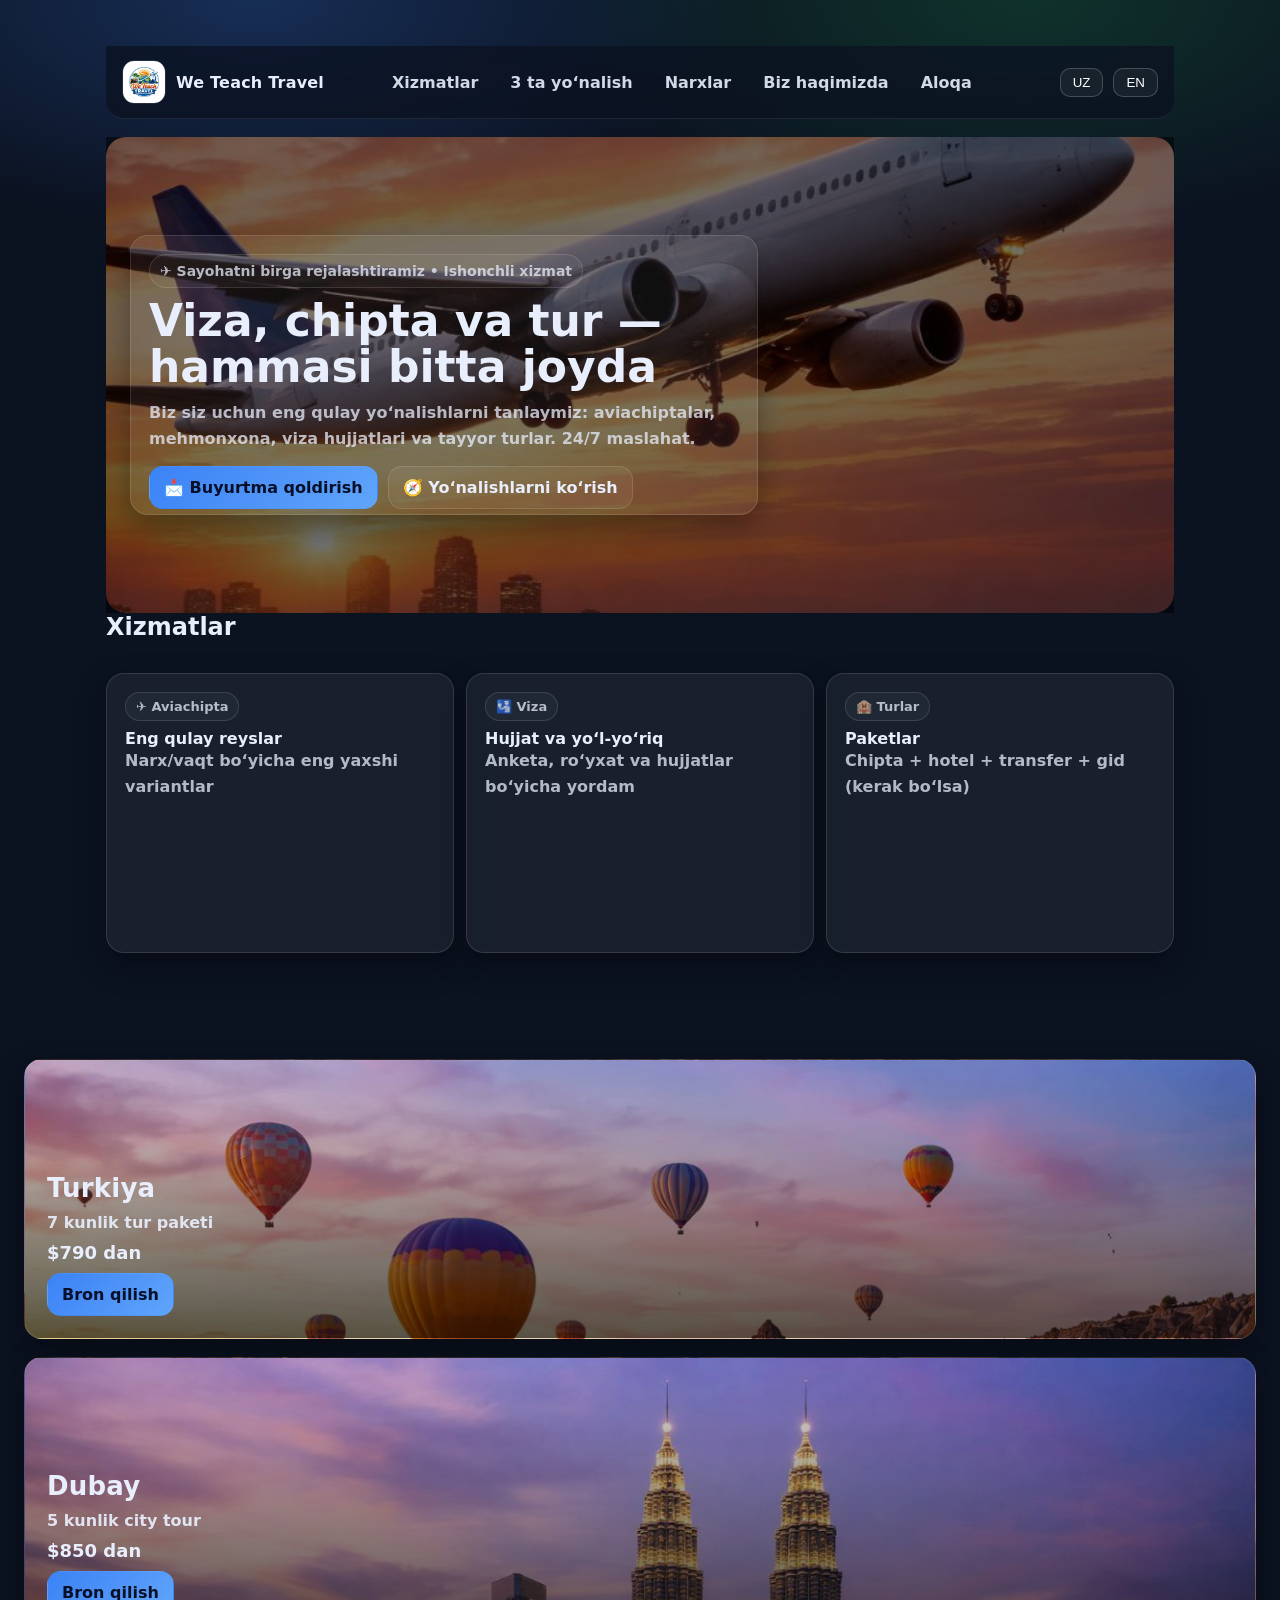
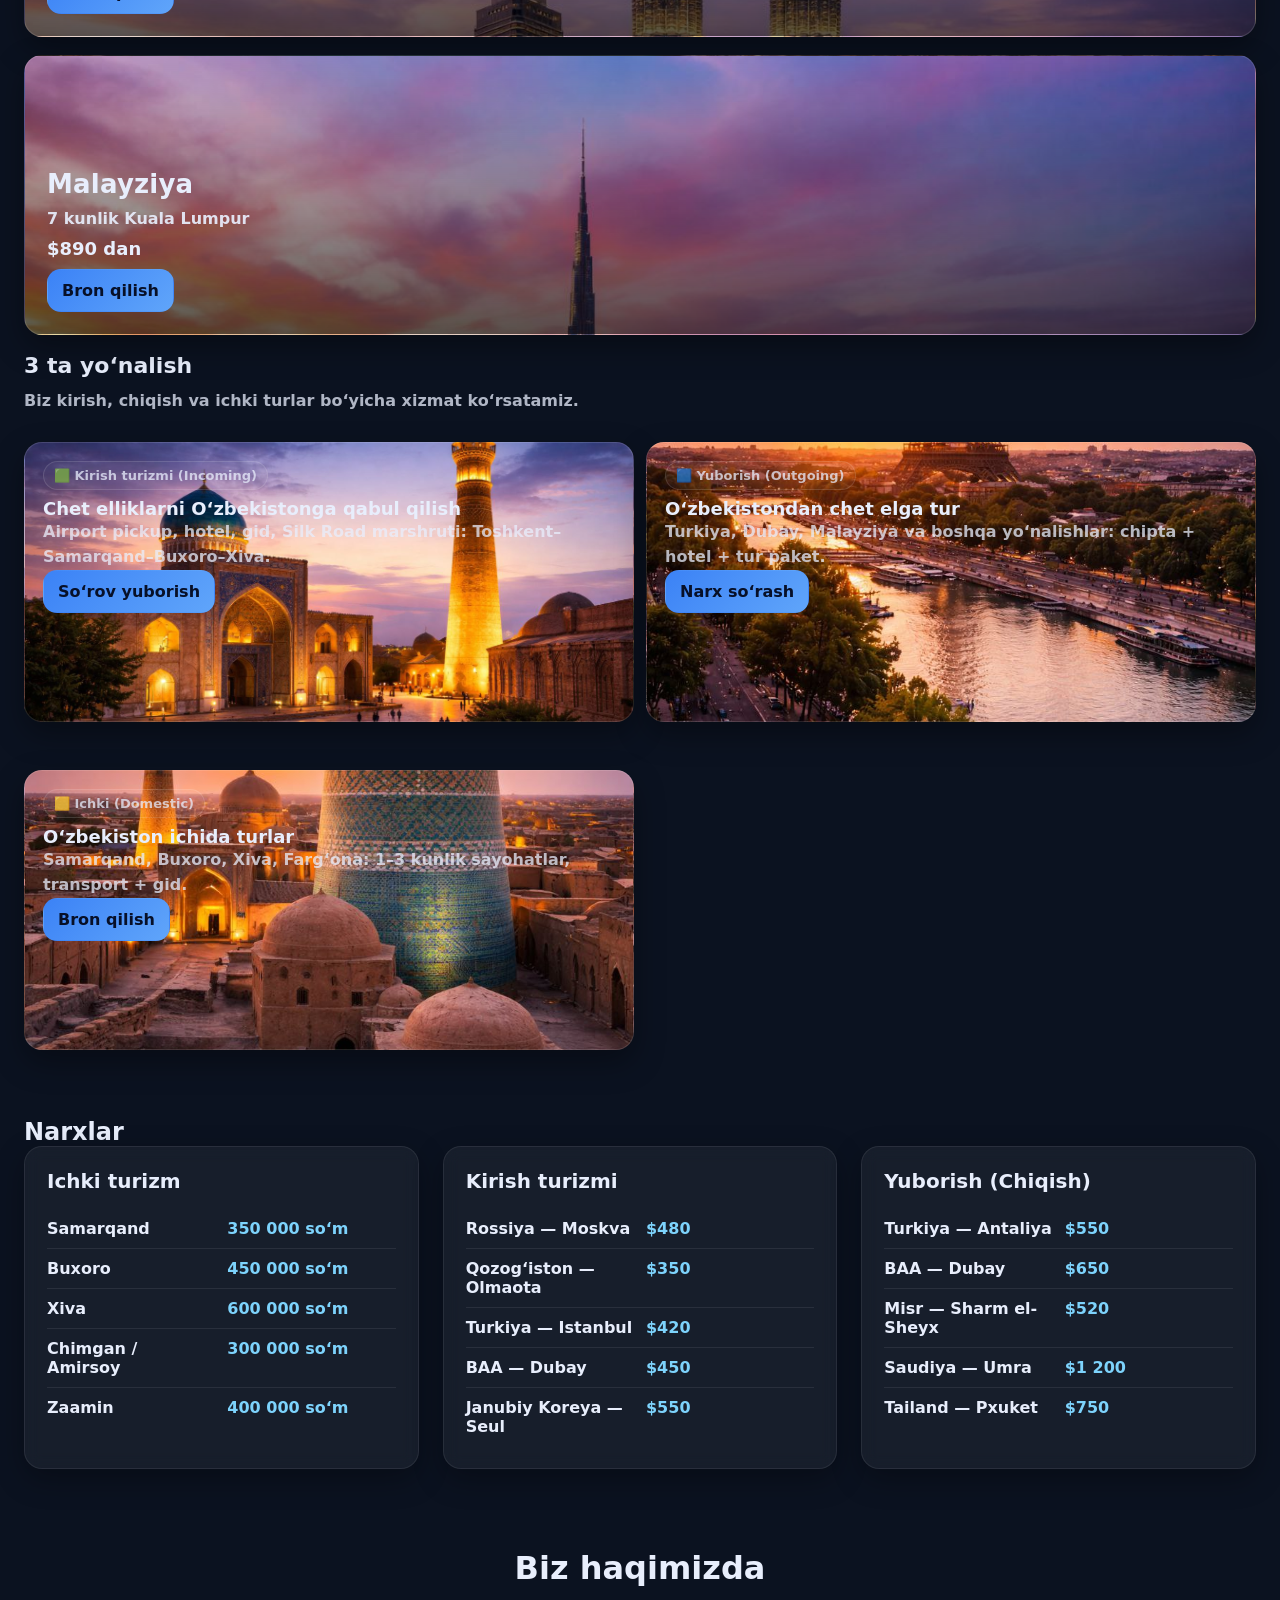
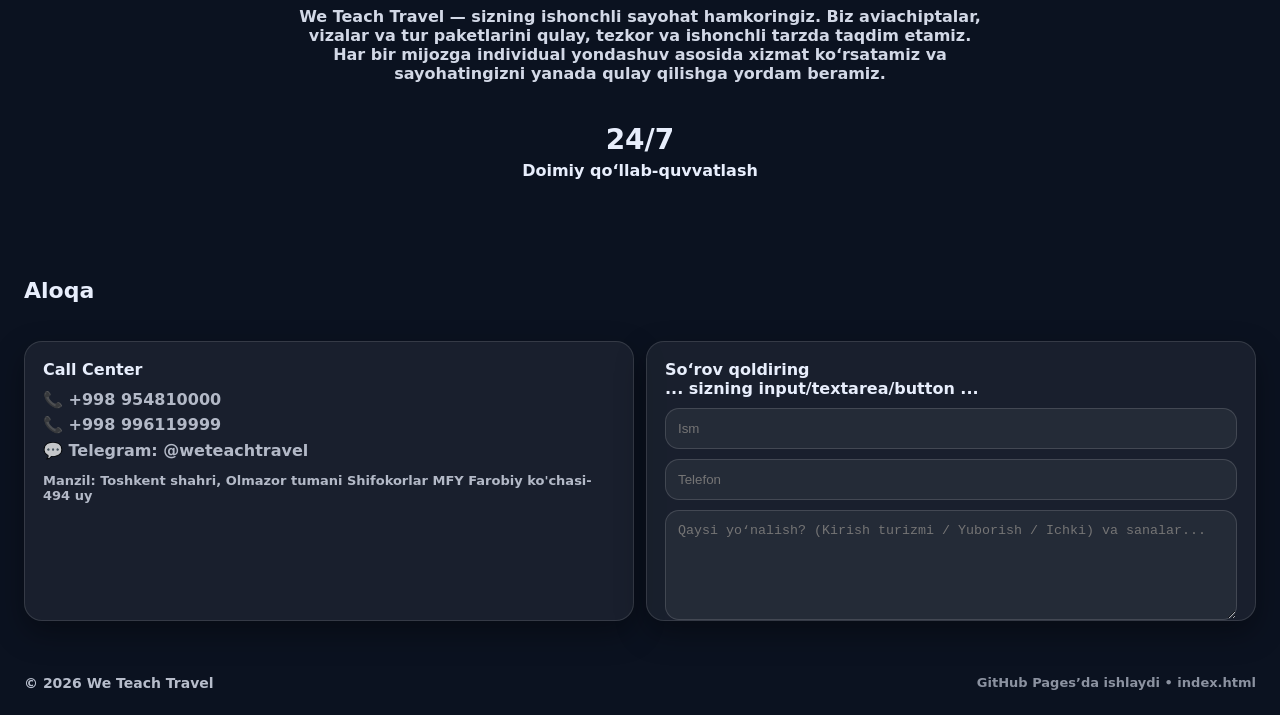
==== index.html @ 8a4faabb "Update index.html" ====
<!doctype html>
<html lang="uz">
<head><link rel="stylesheet" href="style.css">
  <meta charset="utf-8" />
  <meta name="viewport" content="width=device-width, initial-scale=1" />
  <title>We Teach Travel</title>
  <meta name="description" content="Sayohatni oson va ishonchli rejalashtiring: kirish, chiqish va ichki turlar." />

  <style>
    :root{
      --bg:#0b1220;
      --card:rgba(255,255,255,.06);
      --stroke:rgba(255,255,255,.12);
      --text:#e8eefc;
      --muted:rgba(232,238,252,.75);
      --acc:#3b82f6;
      --acc2:#22c55e;
      --radius:18px;
    }
    *{box-sizing:border-box}
    body{
      margin:0;
      background:
        radial-gradient(900px 420px at 20% 0%, rgba(59,130,246,.25), transparent 55%),
        radial-gradient(900px 420px at 80% 0%, rgba(34,197,94,.18), transparent 55%),
        var(--bg);
      color:var(--text);
      font-family:system-ui,-apple-system,Segoe UI,Roboto,Arial,sans-serif;
    }
    a{color:inherit;text-decoration:none}
    .wrap{max-width:1100px;margin:0 auto;padding:22px 16px 70px}
    header{
      position:sticky;top:0;z-index:50;
      display:flex;align-items:center;justify-content:space-between;gap:12px;
      background:rgba(11,18,32,.75);
      backdrop-filter: blur(10px);
      border-bottom:1px solid rgba(255,255,255,.08);
      padding:14px 16px;
      border-radius:0 0 var(--radius) var(--radius);
    }
    .brand{display:flex;align-items:center;gap:10px;font-weight:800;letter-spacing:.2px}
    /* LOGO (rasm) */
    .logo{
      width:44px;
      height:44px;
      border-radius:12px;
      object-fit:cover;
      background:transparent;
      display:block;
      flex:0 0 auto;
      border:1px solid rgba(255,255,255,.10);
    }
    nav{display:flex;gap:10px;flex-wrap:wrap}
    nav a{
      opacity:.9;
      padding:8px 10px;
      border-radius:12px;
      border:1px solid transparent;
    }
    nav a:hover{
      background:rgba(255,255,255,.06);
      border-color:rgba(255,255,255,.10);
      opacity:1;
    }

    .hero{display:grid;grid-template-columns:1.25fr .75fr;gap:16px;margin-top:18px}
    @media (max-width: 900px){ .hero{grid-template-columns:1fr} header{border-radius:0} }

    .card{
      background:var(--card);
      border:1px solid var(--stroke);
      border-radius:var(--radius);
      padding:18px;
    }
    .pill{
      display:inline-flex;align-items:center;gap:8px;
      padding:8px 10px;border-radius:999px;
      border:1px solid rgba(255,255,255,.12);
      background:rgba(255,255,255,.04);
      color:var(--muted);
      font-size:14px;
    }
    .title{font-size:44px;line-height:1.05;margin:10px 0}
    @media (max-width:520px){ .title{font-size:34px} }
    .muted{color:var(--muted);line-height:1.6}
    .cta{display:flex;gap:10px;flex-wrap:wrap;margin-top:14px}
    .btn{
      display:inline-flex;align-items:center;gap:8px;
      padding:11px 14px;border-radius:14px;
      font-weight:700;
      border:1px solid rgba(255,255,255,.12);
      background:rgba(255,255,255,.06);
      cursor:pointer;
    }
    .btn:hover{transform:translateY(-1px)}
    .btn.primary{
      background:linear-gradient(135deg,var(--acc),#60a5fa);
      border-color:transparent;
      color:#071028;
    }
    .grid3{display:grid;grid-template-columns:repeat(3,1fr);gap:12px;margin-top:14px}
    @media (max-width:900px){ .grid3{grid-template-columns:1fr} }
    .kpi{display:flex;gap:10px;flex-wrap:wrap;margin-top:10px}
    .kpi span{font-size:13px;color:var(--muted)}
    .sec{margin-top:18px}
    .sec h2{margin:0 0 10px;font-size:22px}
    .row{display:grid;grid-template-columns:1fr 1fr;gap:12px}
    @media (max-width:900px){ .row{grid-template-columns:1fr} }
    .tag{
      display:inline-flex;align-items:center;gap:8px;
      padding:6px 10px;border-radius:999px;
      border:1px solid rgba(255,255,255,.12);

background:rgba(255,255,255,.04);
      font-size:13px;color:var(--muted);
      margin-bottom:8px;
    }
    .small{font-size:13px;color:var(--muted)}
    .list{margin:10px 0 0;padding-left:18px;color:var(--muted);line-height:1.7}
    footer{
      margin-top:26px;opacity:.78;font-size:14px;
      display:flex;justify-content:space-between;flex-wrap:wrap;gap:10px
    }
    input,textarea{
      width:100%;padding:12px;border-radius:14px;
      border:1px solid rgba(255,255,255,.14);
      background:rgba(255,255,255,.05);
      color:var(--text);outline:none;
    }
    textarea{min-height:110px;resize:vertical}
    .form .btn{width:100%;justify-content:center}
  </style>
</head>

<body>
  <div class="wrap">

    <header>
      <div class="brand">
        <!-- ✅ LOGO: bu yerga repo’dagi rasm nomini yozing -->
        <img class="logo" src="photo_2026-02-28_19-37-15.jpg" alt="We Teach Travel logo">
        <div>We Teach Travel</div>
      </div>

      <nav>
<a href="#xizmatlar" data-i18n="services">Xizmatlar</a>
<a href="#yonalish" data-i18n="directions">3 ta yo‘nalish</a>
<a href="#narxlar" data-i18n="prices">Narxlar</a>
<a href="#bizhaqimizda" data-i18n="about">Biz haqimizda</a>
<a href="#aloqa" data-i18n="contact">Aloqa</a>
      </nav>
     <div class="lang-switch">
  <button id="lang-uz" type="button">UZ</button>
  <button id="lang-en" type="button">EN</button>
</div>
</header>

<section class="hero" id="home">
  <div class="card">

    <div class="pill" data-i18n="hero_pill">
      ✈️ Sayohatni birga rejalashtiramiz • Ishonchli xizmat
    </div>

    <h1 class="title" data-i18n="hero_title">
      Viza, chipta va tur — hammasi bitta joyda
    </h1>

    <p class="muted" data-i18n="hero_text">
      Biz siz uchun eng qulay yo‘nalishlarni tanlaymiz: aviachiptalar, mehmonxona, viza hujjatlari va tayyor turlar.
      24/7 maslahat.
    </p>

        <div class="cta">
  <a class="btn primary" href="#aloqa" data-i18n="btn_order">📩 Buyurtma qoldirish</a>
  <a class="btn" href="#yonalish" data-i18n="btn_view">🧭 Yo‘nalishlarni ko‘rish</a>
</div>

<div class="kpi">
  <span data-i18n="kpi_fast">✅ Tez javob</span>
  <span data-i18n="kpi_price">✅ Halol narx</span>
  <span data-i18n="kpi_support">✅ Kafolatli qo‘llab-quvvatlash</span>
</div>

      <div class="card">
        <h2 style="margin:0 0 10px" data-i18n="quick_info">Tezkor ma’lumot</h2>
        <div class="small" data-i18n="quick_services">🧾 Xizmatlar: Kirish / Chiqish / Ichki</div>
        <div class="small" style="margin-top:8px" data-i18n="quick_hours">📌 Ish vaqti: 09:00–21:00 (har kuni)</div>
        <div class="small" style="margin-top:8px" data-i18n="quick_call">📞 Call center: +998 95481 00 00</div>
        <div class="small" style="margin-top:8px" data-i18n="quick_tg">💬 Telegram: @weteachtravel</div>
      </div>
    </section>

   <h2 data-i18n="services_title">Xizmatlar</h2>
<div class="grid3">

  <div class="card service avia">
    <div class="tag" data-i18n="service_avia_tag">✈️ Aviachiptа</div>
    <div style="font-weight:800" data-i18n="service_avia_title">
      Eng qulay reyslar
    </div>
    <p class="muted" data-i18n="service_avia_desc">
      Narx/vaqt bo‘yicha eng yaxshi variantlar
    </p>
  </div>
  <div class="card service visa">
    <div class="tag" data-i18n="service_visa_tag">🛂 Viza</div>
    <div style="font-weight:800" data-i18n="service_visa_title">
      Hujjat va yo‘l-yo‘riq
    </div>
    <p class="muted" data-i18n="service_visa_desc">
      Anketa, ro‘yxat va hujjatlar bo‘yicha yordam
    </p>
  </div>

  <div class="card service turlar">
    <div class="tag" data-i18n="service_tour_tag">🏨 Turlar</div>
    <div style="font-weight:800" data-i18n="service_tour_title">
      Paketlar
    </div>
    <p class="muted" data-i18n="service_tour_desc">
      Chipta + hotel + transfer + gid (kerak bo‘lsa)
    </p>
  </div>

        </div>
      </div>
      <div class="tour-grid">

  <div class="card turkey">
    <div class="overlay">
      <h3>Turkiya</h3>
      <p>7 kunlik tur paketi</p>
      <div class="price">$790 dan</div>
      <a href="#aloqa" class="btn primary">Bron qilish</a>
    </div>
  </div>

  <div class="card dubai">
    <div class="overlay">
      <h3>Dubay</h3>
      <p>5 kunlik city tour</p>
      <div class="price">$850 dan</div>
      <a href="#aloqa" class="btn primary">Bron qilish</a>
    </div>
  </div>

  <div class="card malaysia">
    <div class="overlay">
      <h3>Malayziya</h3>
      <p>7 kunlik Kuala Lumpur</p>
      <div class="price">$890 dan</div>
      <a href="#aloqa" class="btn primary">Bron qilish</a>
    </div>
  </div>

</div>
    </section>

    <section class="sec" id="yonalish">
      <h2>3 ta yo‘nalish</h2>
      <p class="muted" style="margin-top:0">
        Biz kirish, chiqish va ichki turlar bo‘yicha xizmat ko‘rsatamiz.
      </p>

      <div class="row">
        <div class="card incoming">
          <div class="tag">🟩 Kirish turizmi (Incoming)</div>
          <div style="font-weight:900;font-size:18px">Chet elliklarni O‘zbekistonga qabul qilish</div>
          <p class="muted">
            Airport pickup, hotel, gid, Silk Road marshruti: Toshkent–Samarqand–Buxoro–Xiva.
          </p>
          <a class="btn primary" href="#aloqa">So‘rov yuborish</a>
        </div>

<div class="card outgoing">
  <div class="tag">🟦 Yuborish (Outgoing)</div>
          <div style="font-weight:900;font-size:18px">O‘zbekistondan chet elga tur</div>
          <p class="muted">
            Turkiya, Dubay, Malayziya va boshqa yo‘nalishlar: chipta + hotel + tur paket.
          </p>
          <a class="btn primary" href="#aloqa">Narx so‘rash</a>
        </div>

       <div class="card domestic">
  <div class="tag">🟨 Ichki (Domestic)</div>
  <div style="font-weight:900;font-size:18px">O‘zbekiston ichida turlar</div>
  <p class="muted">
    Samarqand, Buxoro, Xiva, Farg‘ona: 1–3 kunlik sayohatlar, transport + gid.
  </p>
  <a class="btn primary" href="#aloqa">Bron qilish</a>
</div>

</div>   
</section>
      
    </section>
   <section id="narxlar" class="narxlar">
  <h2>Narxlar</h2>

  <div class="narx-grid">

    <!-- Ichki turizm -->
    <div class="narx-card">
      <h3 data-i18n="price_domestic_title">Ichki turizm</h3>

      <div class="row">
        <span data-i18n="price_samarkand">Samarqand</span>
        <strong>350 000 so‘m</strong>
      </div>
      <div class="row">
        <span data-i18n="price_bukhara">Buxoro</span>
        <strong>450 000 so‘m</strong>
      </div>
      <div class="row">
        <span data-i18n="price_khiva">Xiva</span>
        <strong>600 000 so‘m</strong>
      </div>
      <div class="row">
        <span data-i18n="price_chimgan">Chimgan / Amirsoy</span>
        <strong>300 000 so‘m</strong>
      </div>
      <div class="row">
        <span data-i18n="price_zaamin">Zaamin</span>
        <strong>400 000 so‘m</strong>
      </div>
    </div>

    <!-- Kirish turizmi -->
    <div class="narx-card">
      <h3 data-i18n="price_incoming_title">Kirish turizmi</h3>

      <div class="row">
        <span data-i18n="price_russia">Rossiya — Moskva</span>
        <strong>$480</strong>
      </div>
      <div class="row">
        <span data-i18n="price_kazakhstan">Qozog‘iston — Olmaota</span>
        <strong>$350</strong>
      </div>
      <div class="row">
        <span data-i18n="price_turkey">Turkiya — Istanbul</span>
        <strong>$420</strong>
      </div>
      <div class="row">
        <span data-i18n="price_uae">BAA — Dubay</span>
        <strong>$450</strong>
      </div>
      <div class="row">
        <span data-i18n="price_korea">Janubiy Koreya — Seul</span>
        <strong>$550</strong>
      </div>
    </div>
    <!-- Chiqish turizmi -->
    <div class="narx-card">
      <h3>Yuborish (Chiqish)</h3>

      <div class="row">
        <span>Turkiya — Antaliya</span>
        <strong>$550</strong>
      </div>
      <div class="row">
        <span>BAA — Dubay</span>
        <strong>$650</strong>
      </div>
      <div class="row">
        <span>Misr — Sharm el-Sheyx</span>
        <strong>$520</strong>
      </div>
      <div class="row">
        <span>Saudiya — Umra</span>
        <strong>$1 200</strong>
      </div>
      <div class="row">
        <span>Tailand — Pxuket</span>
        <strong>$750</strong>
      </div>
    </div>

  </div>
</section>
<section id="bizhaqimizda" class="about-section">
  <div class="container">
    <h2 data-i18n="about_title">Biz haqimizda</h2>
    
    <p data-i18n="about_text">
  We Teach Travel — sizning ishonchli sayohat hamkoringiz. 
  Biz aviachiptalar, vizalar va tur paketlarini qulay, tezkor va ishonchli tarzda taqdim etamiz. 
  Har bir mijozga individual yondashuv asosida xizmat ko‘rsatamiz va sayohatingizni yanada qulay qilishga yordam beramiz.
</p>

<div class="about-stats">
  <div>
    <h3>24/7</h3>
    <span data-i18n="about_support">Doimiy qo‘llab-quvvatlash</span>
  </div>
</div>
  </div>
</section>
    </section>

    <section class="sec" id="aloqa">
      <h2>Aloqa</h2>
      <div class="row">
       <div class="card">
  <div style="font-weight:900">Call Center</div>
  <p class="muted" style="margin-top:8px; margin-bottom:0">
    📞 +998 954810000 <br>
    📞 +998 996119999 <br>
    💬 Telegram: @weteachtravel
  </p>
 <p class="small" style="margin-top:10px" data-i18n="address">
Manzil: Toshkent shahri, Olmazor tumani Shifokorlar MFY Farobiy ko'chasi-494 uy
</p>
</div>

<div class="card form">
  <div style="font-weight:900" data-i18n="request_title">So‘rov qoldiring</div>

  <p class="small" data-i18n="request_text">
 
  </p>
<div class="contact-card">
  ... sizning input/textarea/button ...
</div>
  <div style="margin-top:10px">
    <input placeholder="Ism" data-i18n-placeholder="name"/>
  </div>

  <div style="margin-top:10px">
    <input placeholder="Telefon" data-i18n-placeholder="phone"/>
  </div>

  <div style="margin-top:10px">
    <textarea placeholder="Qaysi yo‘nalish? (Kirish turizmi / Yuborish / Ichki) va sanalar..." 
    data-i18n-placeholder="message"></textarea>
  </div>

  <div style="margin-top:10px">
   <button class="btn primary" type="button" onclick="sendWhatsApp()">Yuborish</button>
  </div>
</div>
    </section>

<footer>
  <div>© <span id="y"></span> We Teach Travel</div>
  <div class="small">GitHub Pages’da ishlaydi • index.html</div>
</footer>

</div>

<script>
document.getElementById("y").textContent = new Date().getFullYear();
</script>
  <script>
function sendWhatsApp(){

let ism = document.querySelector('input[placeholder="Ism"]').value;
let tel = document.querySelector('input[placeholder="Telefon"]').value;
let xabar = document.querySelector('textarea').value;

let text = "Yangi so'rov:%0A"
+ "Ism: " + ism + "%0A"
+ "Telefon: " + tel + "%0A"
+ "Xabar: " + xabar;

let url = "https://wa.me/998996119999?text=" + text;

window.open(url);

}
</script>
<script>
const translations = {
  uz: {
    // NAV
    services: "Xizmatlar",
    directions: "3 ta yo‘nalish",
    prices: "Narxlar",
    about: "Biz haqimizda",
    contact: "Aloqa",

    // HERO
    hero_pill: "✈️ Sayohatni birga rejalashtiramiz • Ishonchli xizmat",
    hero_title: "Viza, chipta va tur — hammasi bitta joyda",
    hero_text: "Biz siz uchun eng qulay yo‘nalishlarni tanlaymiz: aviachiptalar, mehmonxona, viza hujjatlari va tayyor turlar. 24/7 maslahat.",
    btn_order: "📩 Buyurtma qoldirish",
    btn_view: "🧭 Yo‘nalishlarni ko‘rish",
    kpi_fast: "✅ Tez javob",
    kpi_price: "✅ Halol narx",
    kpi_support: "✅ Kafolatli qo‘llab-quvvatlash",

    // QUICK INFO
    quick_info: "Tezkor ma’lumot",
    quick_services: "🧾 Xizmatlar: Kirish / Chiqish / Ichki",
    quick_hours: "📌 Ish vaqti: 09:00–21:00 (har kuni)",
    quick_call: "📞 Call center: +998 95481 00 00",
    quick_tg: "💬 Telegram: @weteachtravel",

    // SERVICES
    services_title: "Xizmatlar",
    service_avia_tag: "✈️ Aviachiptа",
    service_avia_title: "Eng qulay reyslar",
    service_avia_desc: "Narx/vaqt bo‘yicha eng yaxshi variantlar",
    service_visa_tag: "🛂 Viza",
    service_visa_title: "Hujjat va yo‘l-yo‘riq",
    service_visa_desc: "Anketa, ro‘yxat va hujjatlar bo‘yicha yordam",
    service_tour_tag: "🏨 Turlar",
    service_tour_title: "Paketlar",
    service_tour_desc: "Chipta + hotel + transfer + gid (kerak bo‘lsa)",

    // ABOUT
    about_title: "Biz haqimizda",
    about_text: "We Teach Travel — sizning ishonchli sayohat hamkoringiz. Biz aviachiptalar, vizalar va tur paketlarini qulay, tezkor va ishonchli tarzda taqdim etamiz. Har bir mijozga individual yondashuv asosida xizmat ko‘rsatamiz va sayohatingizni yanada qulay qilishga yordam beramiz.",
    about_support: "Doimiy qo‘llab-quvvatlash"
  },

  en: {
    // NAV
    services: "Services",
    directions: "3 directions",
    prices: "Prices",
    about: "About",
    contact: "Contact",

    // HERO
    hero_pill: "✈️ We plan your trip together • Trusted service",
    hero_title: "Visa, tickets and tours — all in one place",
    hero_text: "We help you choose the best options: flight tickets, hotels, visa documents, and ready-made tours. 24/7 consultation.",
    btn_order: "📩 Leave a request",
    btn_view: "🧭 View directions",
    kpi_fast: "✅ Fast response",
    kpi_price: "✅ Fair pricing",
    kpi_support: "✅ Guaranteed support",

    // QUICK INFO
    quick_info: "Quick info",
    quick_services: "🧾 Services: Inbound / Outbound / Domestic",
    quick_hours: "📌 Working hours: 09:00–21:00 (daily)",
    quick_call: "📞 Call center: +998 95481 00 00",
    quick_tg: "💬 Telegram: @weteachtravel",

    // SERVICES
    services_title: "Services",
    service_avia_tag: "✈️ Flight Tickets",
    service_avia_title: "Best flight options",
    service_avia_desc: "Best price/time combinations",
    service_visa_tag: "🛂 Visa",
    service_visa_title: "Documents & guidance",
    service_visa_desc: "Help with forms and required documents",
    service_tour_tag: "🏨 Tours",
    service_tour_title: "Packages",
    service_tour_desc: "Ticket + hotel + transfer + guide (optional)",

    // ABOUT
    about_title: "About us",
    about_text: "We Teach Travel is your trusted travel partner. We provide flight tickets, visas, and tour packages quickly and conveniently. We offer personalized service and support to make your trip smooth and comfortable.",
    about_support: "24/7 Support"
  }
};

function changeLanguage(lang) {
  localStorage.setItem("lang", lang);

  document.querySelectorAll("[data-i18n]").forEach(el => {
    const key = el.getAttribute("data-i18n");
    const value = translations?.[lang]?.[key];

    if (value !== undefined) {
      el.innerText = value;
    } else {
      console.warn("Missing translation:", lang, key);
    }
  });
}
document.addEventListener("DOMContentLoaded", () => {

  const savedLang = localStorage.getItem("lang") || "uz";
  changeLanguage(savedLang);

  const uzBtn = document.getElementById("lang-uz");
  const enBtn = document.getElementById("lang-en");

  if (uzBtn) uzBtn.addEventListener("click", () => changeLanguage("uz"));
  if (enBtn) enBtn.addEventListener("click", () => changeLanguage("en"));
});
</script>
---- style.css ----
/* RESET */
*{ margin:0; padding:0; box-sizing:border-box; }

body{
  font-family: Arial, sans-serif;
  background: #0b1220;
  color: #fff;
  padding: 24px;
}

/* Sarlavha (agar header bo'lsa) */
h1,h2,h3{ font-weight: 700; }

/* CARD umumiy */
.card{
  position: relative;
  height: 280px;
  border-radius: 22px;
  overflow: hidden;
  margin: 18px 0;
  border: 1px solid rgba(255,255,255,0.08);

  background-size: cover;
  background-position: center;
  background-repeat: no-repeat;

  box-shadow: 0 12px 30px rgba(0,0,0,0.35);
  transform: translateZ(0);
}

/* Har bir kartaga rasm + gradient (rasm ko‘rinishi uchun eng ishonchli usul) */
.card.turkey{
  background-image:
    linear-gradient(180deg, rgba(0,0,0,0.10), rgba(0,0,0,0.65)),
    url("Turkiya.jpg");
}
.card.dubai{
  background-image:
    linear-gradient(180deg, rgba(0,0,0,0.10), rgba(0,0,0,0.65)),
    url("Dubay2.jpg");
}
.card.malaysia{
  background-image:
    linear-gradient(180deg, rgba(0,0,0,0.10), rgba(0,0,0,0.65)),
    url("Malaziya2.jpg");
}

/* Overlay ichidagi kontent */
.overlay{
  position: absolute;
  inset: 0;
  padding: 22px;
  display: flex;
  flex-direction: column;
  justify-content: flex-end;
  gap: 10px;
}

/* Matnlar */
.overlay h3{
  font-size: 26px;
  letter-spacing: 0.2px;
}

.overlay p{
  font-size: 16px;
  opacity: 0.92;
}

.price{
  font-size: 18px;
  font-weight: 700;
}

/* Tugma */
.btn{
  display: inline-block;
  width: fit-content;
  padding: 12px 18px;
  border-radius: 14px;
  text-decoration: none;
  font-weight: 700;
  border: 1px solid rgba(255,255,255,0.18);
}

.btn.primary{
  background: rgba(120, 215, 255, 0.22);
  backdrop-filter: blur(6px);
  color: #eaf8ff;
}

.btn.primary:hover{
  background: rgba(120, 215, 255, 0.32);
}

/* Mobilga mos */
@media (max-width: 480px){
  body{ padding: 14px; }
  .card{ height: 260px; }
  .overlay h3{ font-size: 22px; }
}
/* Background rasmlar */

.card {
    background-size: cover;
    background-position: center;
    background-repeat: no-repeat;
}

.incoming {
    background-image: url("Buxoro.jpg");
}

.outgoing {
    background-image: url("Parij.jpg");
}

.domestic {
    background-image: url("Xiva.jpg");
}
/* ===== RASM CHIQISHI UCHUN 100% FIX ===== */

.card{
  position: relative;
  overflow: hidden;

  /* rasm sozlamalari */
  background-size: cover;
  background-position: center;
  background-repeat: no-repeat;
}

/* 3 ta card */
.card.incoming{ background-image: url("Buxoro.jpg"); }
.card.outgoing{ background-image: url("Parij.jpg"); }
.card.domestic{ background-image: url("Xiva.jpg"); }
/* ===== RASM CHIQISHI UCHUN 100% FIX ===== */
/* RASMNI JOYLASH */
.card.incoming { background-position: center 45% !important; }
.card.outgoing { background-position: center 55% !important; }
.card.domestic { background-position: center 50% !important; }
.card{
  background-size: 100% auto !important;
}
/* ===== HERO ORQASIGA SAMALYOT ===== */

.hero{
  position: relative;
  padding: 80px 24px;
  border-radius: 20px;

  background-image: url("samalyot.jpg");
  background-size: cover;
  background-position: center;
  background-repeat: no-repeat;
}

/* Qoraytirish */
.hero::before{
  content: "";
  position: absolute;
  inset: 0;
  background: rgba(0,0,0,0.55);
}

.hero *{
  position: relative;
  z-index: 2;
}
.price-lists{
  margin-top: 30px;
}

.price-lists h2{
  margin-bottom: 16px;
}

.plist{
  background: rgba(255,255,255,0.04);
  border: 1px solid rgba(255,255,255,0.08);
  border-radius: 18px;
  padding: 18px;
  margin: 16px 0;
}

.plist h3{
  margin-bottom: 12px;
  font-size: 18px;
}

.plist-head{
  display: grid;
  grid-template-columns: 1fr auto;
  gap: 14px;
  font-weight: 700;
  opacity: 0.9;
  padding: 10px 0;
  border-bottom: 1px solid rgba(255,255,255,0.10);
}

.plist-rows{
  list-style: none;
  margin: 0;
  padding: 0;
}

.plist-rows li{
  display: grid;
  grid-template-columns: 1fr auto;
  gap: 14px;
  padding: 12px 0;
  border-bottom: 1px solid rgba(255,255,255,0.06);
}

.plist-rows li:last-child{
  border-bottom: none;
}

.plist-rows li span:last-child{
  font-weight: 700;
  white-space: nowrap;
  opacity: 0.95;
}

@media (max-width: 520px){
  .plist-head, .plist-rows li{
    grid-template-columns: 1fr;
  }
  .plist-rows li span:last-child{
    opacity: 0.9;
  }
}
.narxlar{
  margin-top: 40px;
}

.narx-grid{
  display: grid;
  grid-template-columns: repeat(auto-fit, minmax(280px, 1fr));
  gap: 24px;
}

.narx-card{
  background: rgba(255,255,255,0.05);
  border: 1px solid rgba(255,255,255,0.08);
  border-radius: 18px;
  padding: 22px;
  backdrop-filter: blur(8px);
  box-shadow: 0 10px 30px rgba(0,0,0,0.3);
}

.
.narx-card{
  background: rgba(255,255,255,0.05);
  border: 1px solid rgba(255,255,255,0.08);
  border-radius: 18px;
  padding: 22px;
  backdrop-filter: blur(8px);
  box-shadow: 0 10px 30px rgba(0,0,0,0.3);
}

.narx-card h3{
  margin-bottom: 16px;
  font-size: 20px;
}

.row{
  display: flex;
  justify-content: space-between;
  padding: 10px 0;
  border-bottom: 1px solid rgba(255,255,255,0.08);
}

.row:last-child{
  border-bottom: none;
}

.row strong{
  color: #7dd3fc;
}
/* ===== FAQAT XIZMATLAR UCHUN RASM ===== */

#xizmatlar .card{
  position: relative;
  height: 260px;
  border-radius: 20px;
  overflow: hidden;
  color: white;
  display: flex;
  flex-direction: column;
  justify-content: center;
  padding: 20px;

  background-size: cover;
  background-position: center;
  background-repeat: no-repeat;
}

/* Qoramtir overlay */
#xizmatlar .card::before{
  content: "";
  position: absolute;
  inset: 0;
  background: rgba(0,0,0,0.55);
}

#xizmatlar .card *{
  position: relative;
  z-index: 2;
}

/* 3 ta rasm */
#xizmatlar .card.avia{
  background-image: url("Aviachipta.jpg");
}

#xizmatlar .card.visa{
  background-image: url("Visa.jpg");
}

#xizmatlar .card.turlar{
  background-image: url("Turlar.jpg");
}
.lang-switch{
  display:flex;
  gap:10px;
  margin-left:20px;
}

.lang-switch button{
  padding:6px 12px;
  border-radius:10px;
  border:1px solid rgba(255,255,255,0.2);
  background: rgba(255,255,255,0.05);
  color:white;
  cursor:pointer;
}

.lang-switch button.active{
  background:#4db8ff;
  color:#000;
}
body{
  font-family: "Times New Roman", Times, serif;
  color: white;
  font-weight: 600;
}
.about-section{
  padding: 80px 20px;
  text-align: center;
}

.about-section h2{
  font-size: 32px;
  margin-bottom: 20px;
}

.about-section p{
  max-width: 700px;
  margin: 0 auto 40px;
  opacity: 0.9;
}

.about-stats{
  display: flex;
  justify-content: center;
  gap: 40px;
  flex-wrap: wrap;
}

.about-stats h3{
  font-size: 28px;
  margin-bottom: 5px;
}
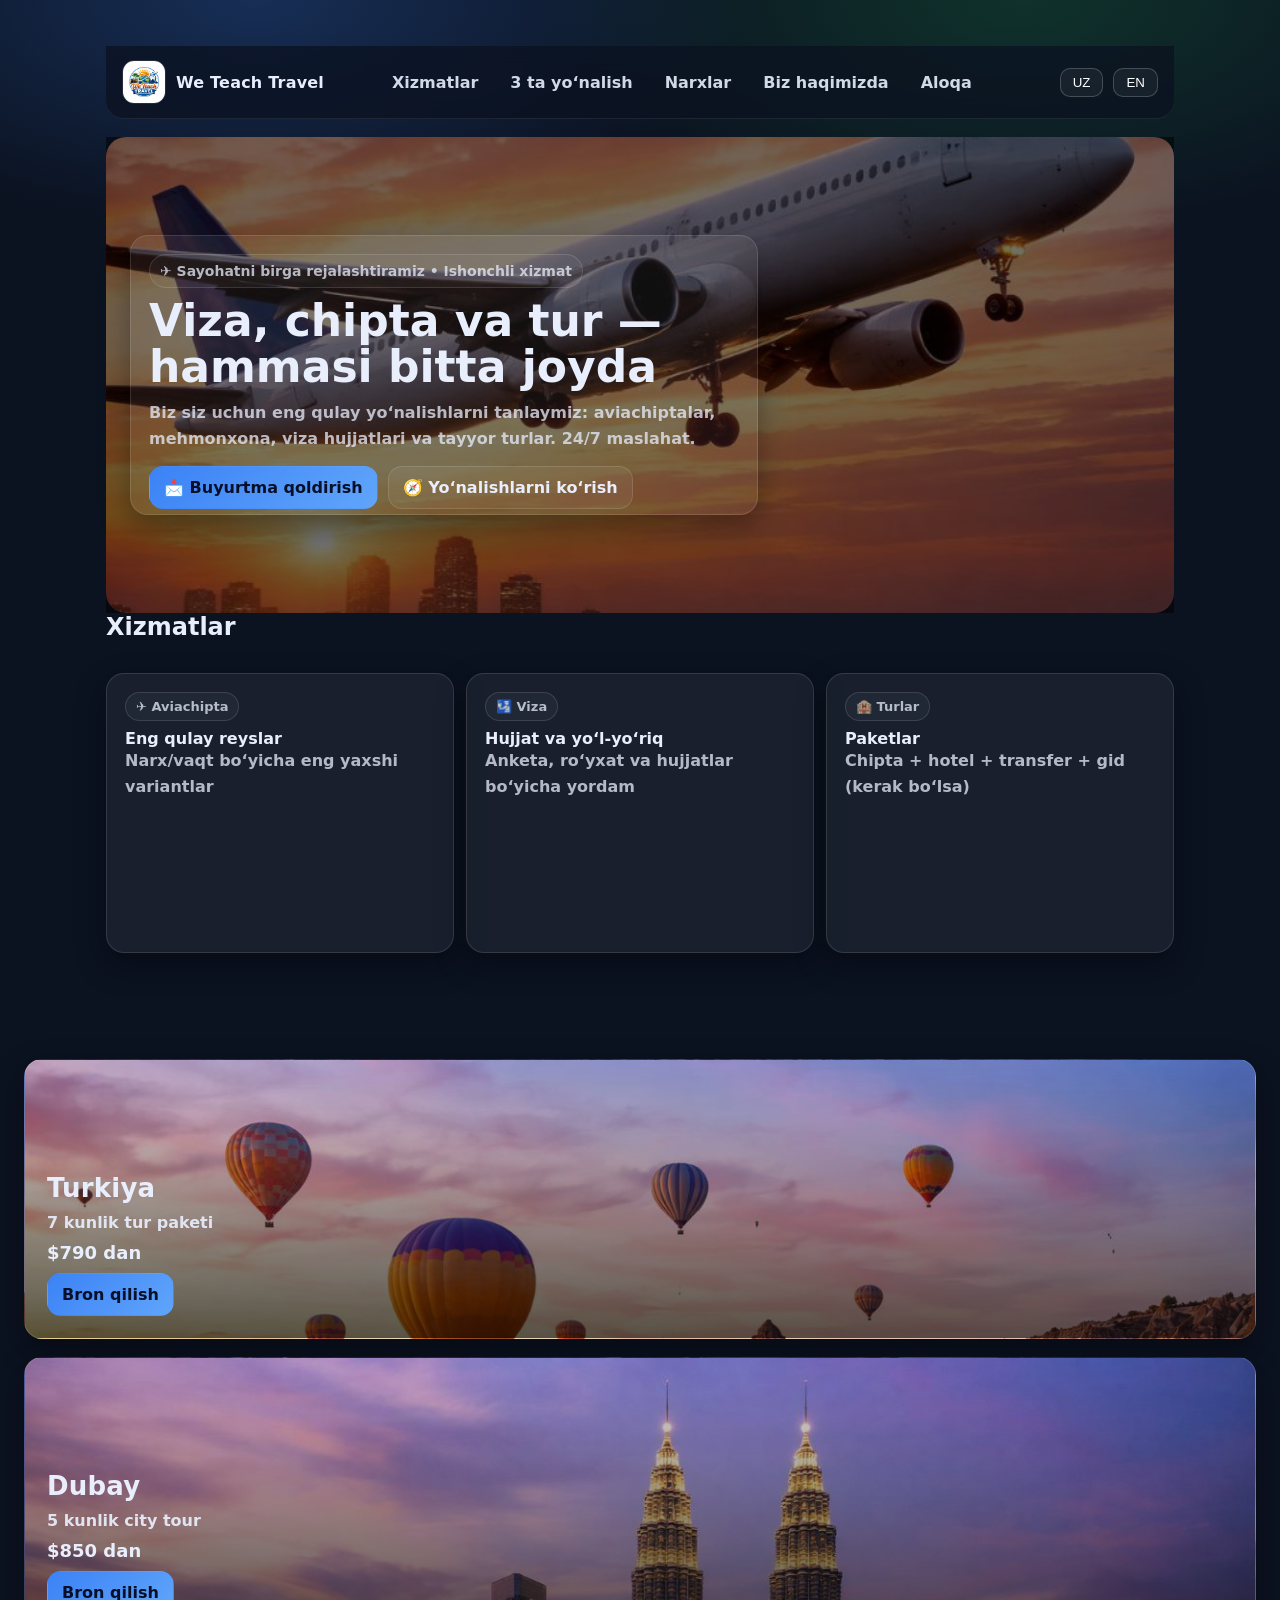
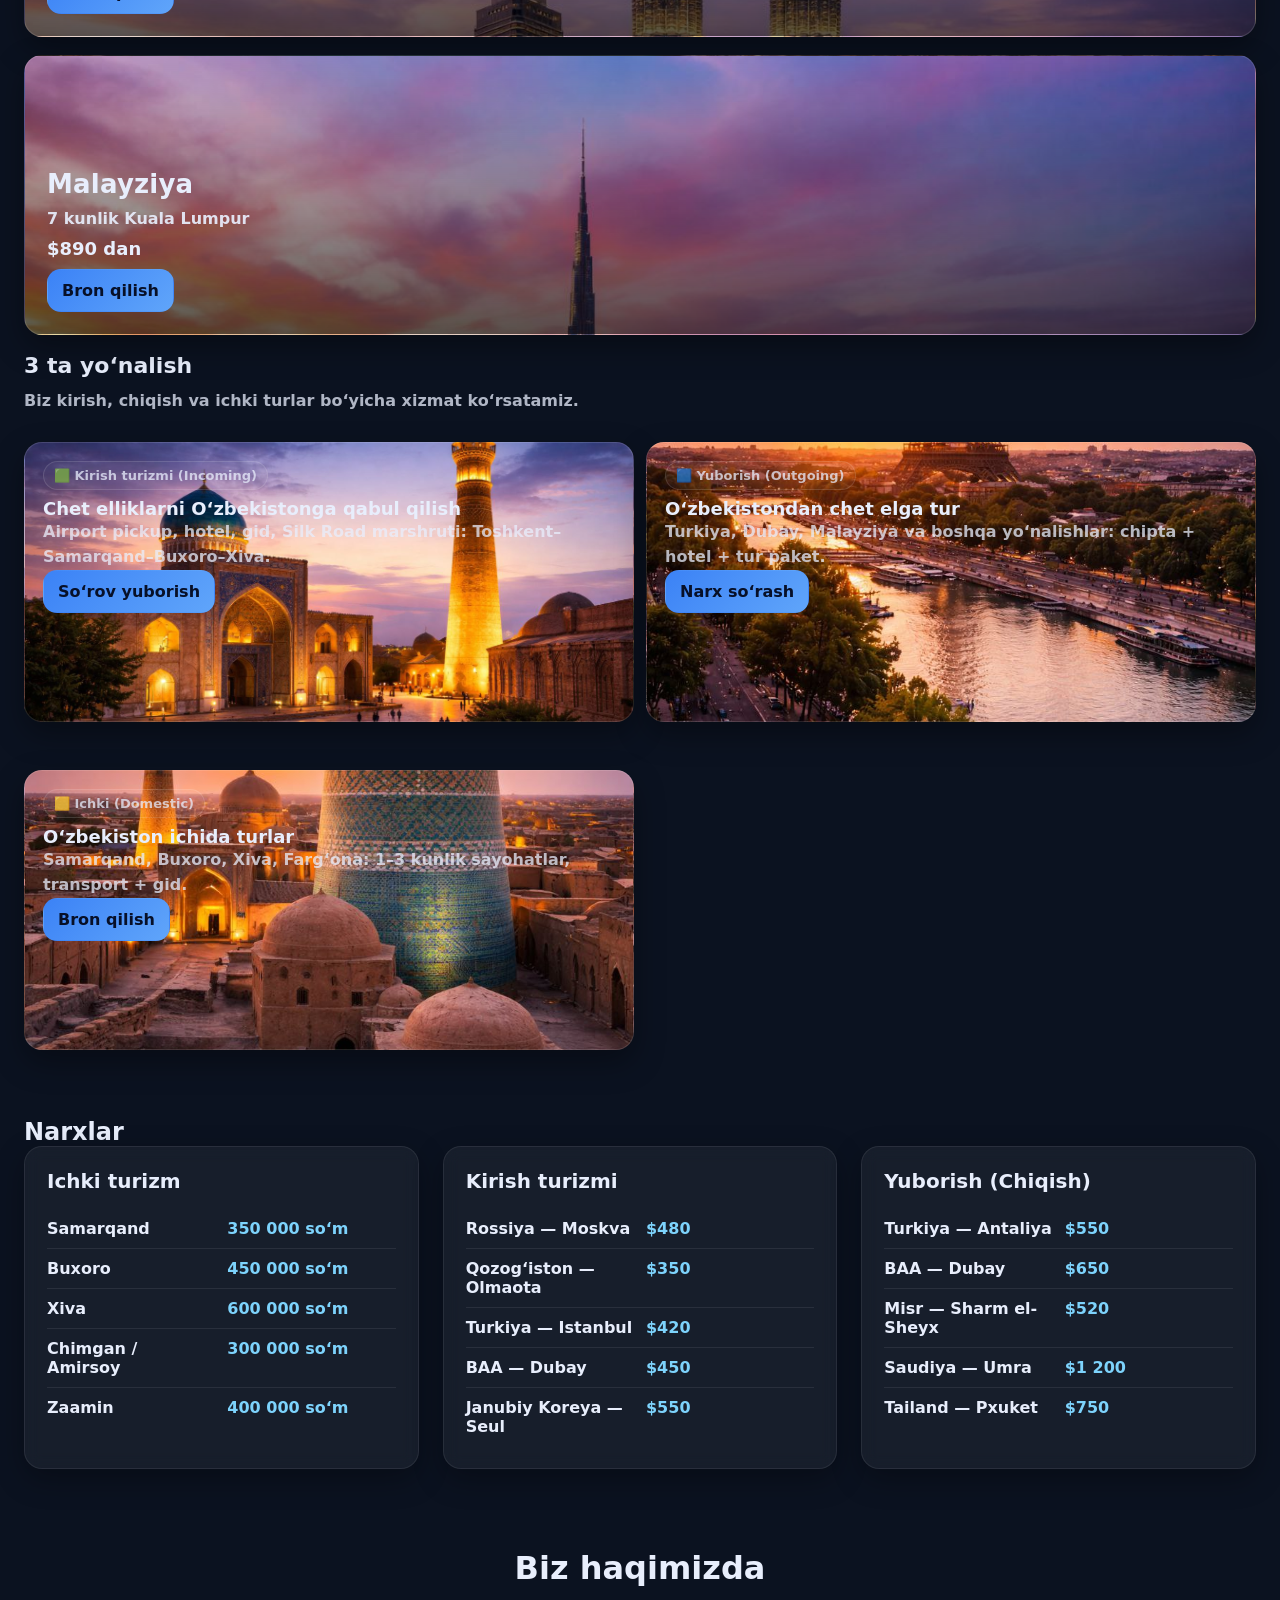
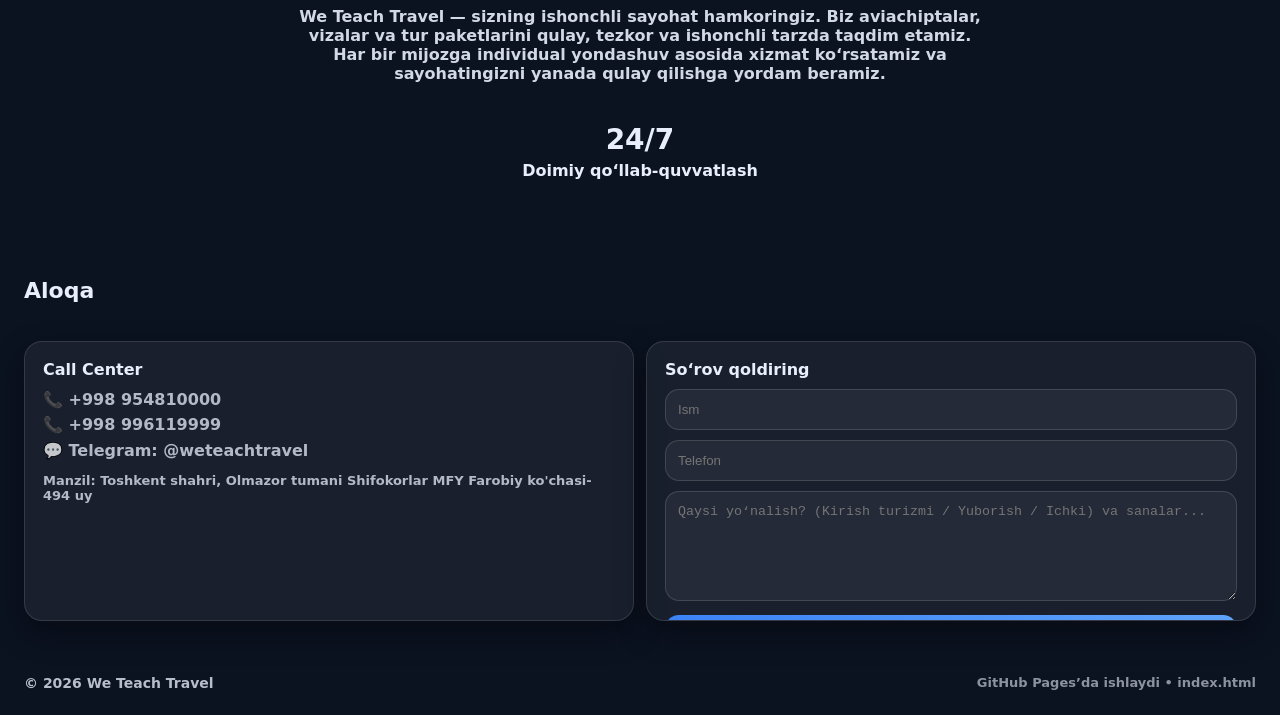
==== commit 25ef9bdf: "Update index.html" ====
--- a/index.html
+++ b/index.html
@@ -421,8 +421,7 @@
  
   </p>
 <div class="contact-card">
-  ... sizning input/textarea/button ...
-</div>
+ 
   <div style="margin-top:10px">
     <input placeholder="Ism" data-i18n-placeholder="name"/>
   </div>
--- a/style.css
+++ b/style.css
@@ -373,3 +373,11 @@
   font-size: 28px;
   margin-bottom: 5px;
 }
+.contact-card{
+  padding-bottom: 40px;   /* knopka kesilmasin */
+}
+/* Contact form joyi tugma ko‘rinishi uchun */
+.contact-card, .card, .right, .panel, .form-box {
+  overflow-y: auto;
+  padding-bottom: 60px;
+}
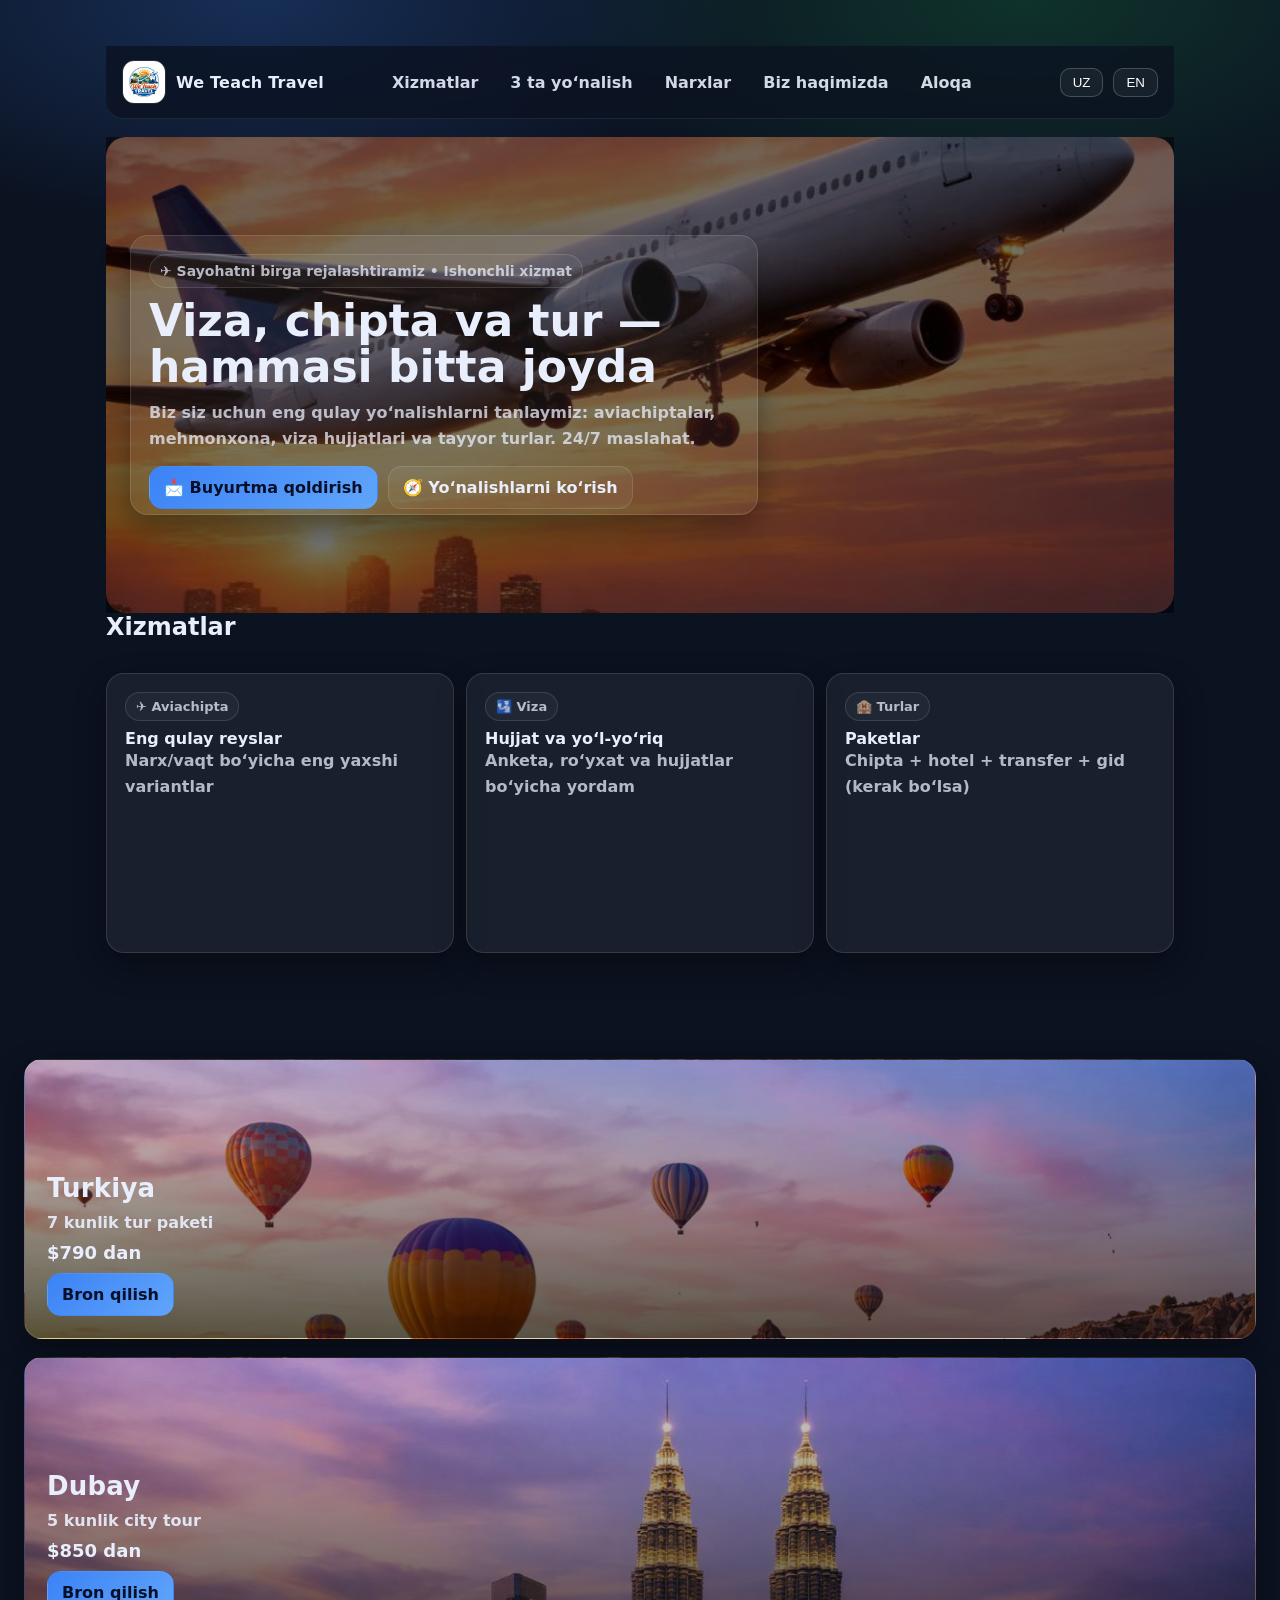
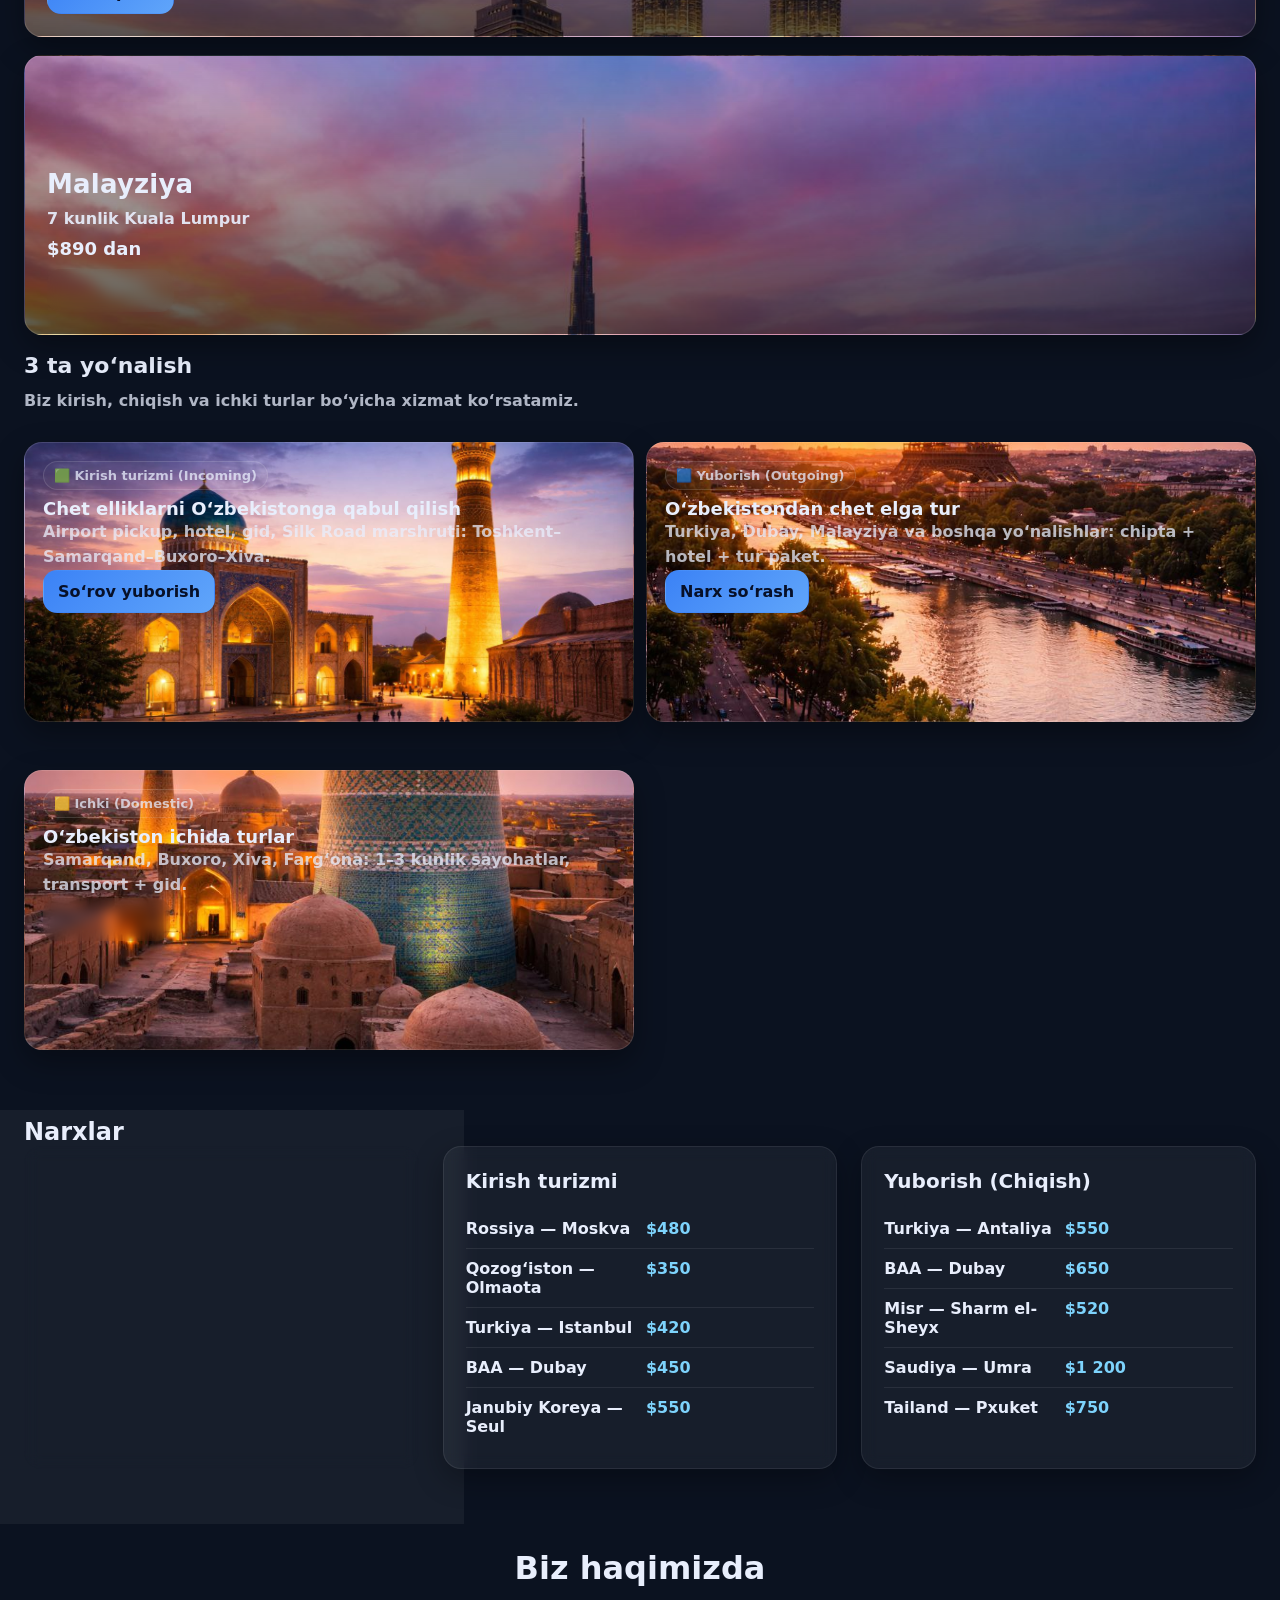
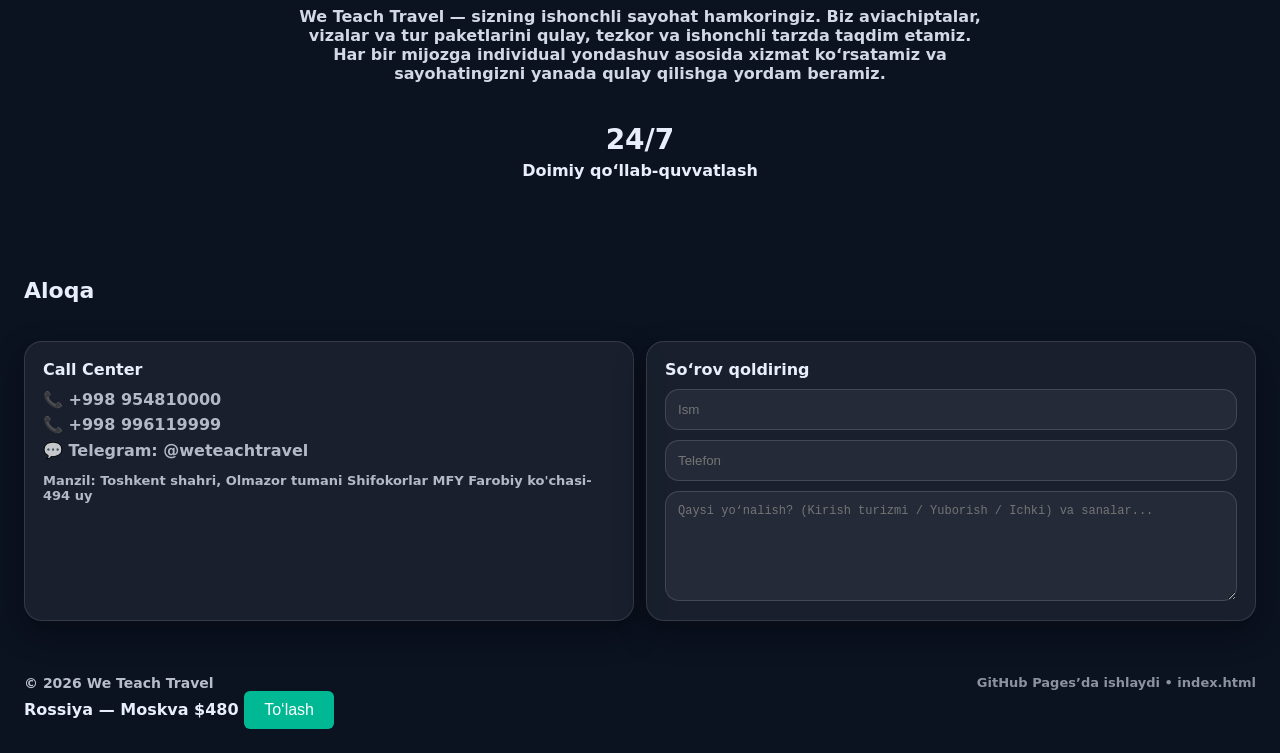
==== commit bebd1090: "Update index.html" ====
--- a/index.html
+++ b/index.html
@@ -584,3 +584,14 @@
   if (enBtn) enBtn.addEventListener("click", () => changeLanguage("en"));
 });
 </script>
+<div class="tour">
+  <span>Rossiya — Moskva</span>
+  <span>$480</span>
+
+  <a href="https://my.click.uz/services/pay?service_id=12345&amount=480" target="_blank">
+  <button style="padding:10px 20px; font-size:16px; background:#00b894; color:white; border:none; border-radius:6px;">
+  To‘lash
+  </button>
+  </a>
+
+</div>
--- a/style.css
+++ b/style.css
@@ -381,3 +381,12 @@
   overflow-y: auto;
   padding-bottom: 60px;
 }
+/* Textarea ichidagi yozuv (placeholder) kichrayishi */
+textarea{
+  font-size: 14px;
+}
+
+/* Placeholder matnini alohida kichraytirish */
+textarea::placeholder{
+  font-size: 12px;
+}
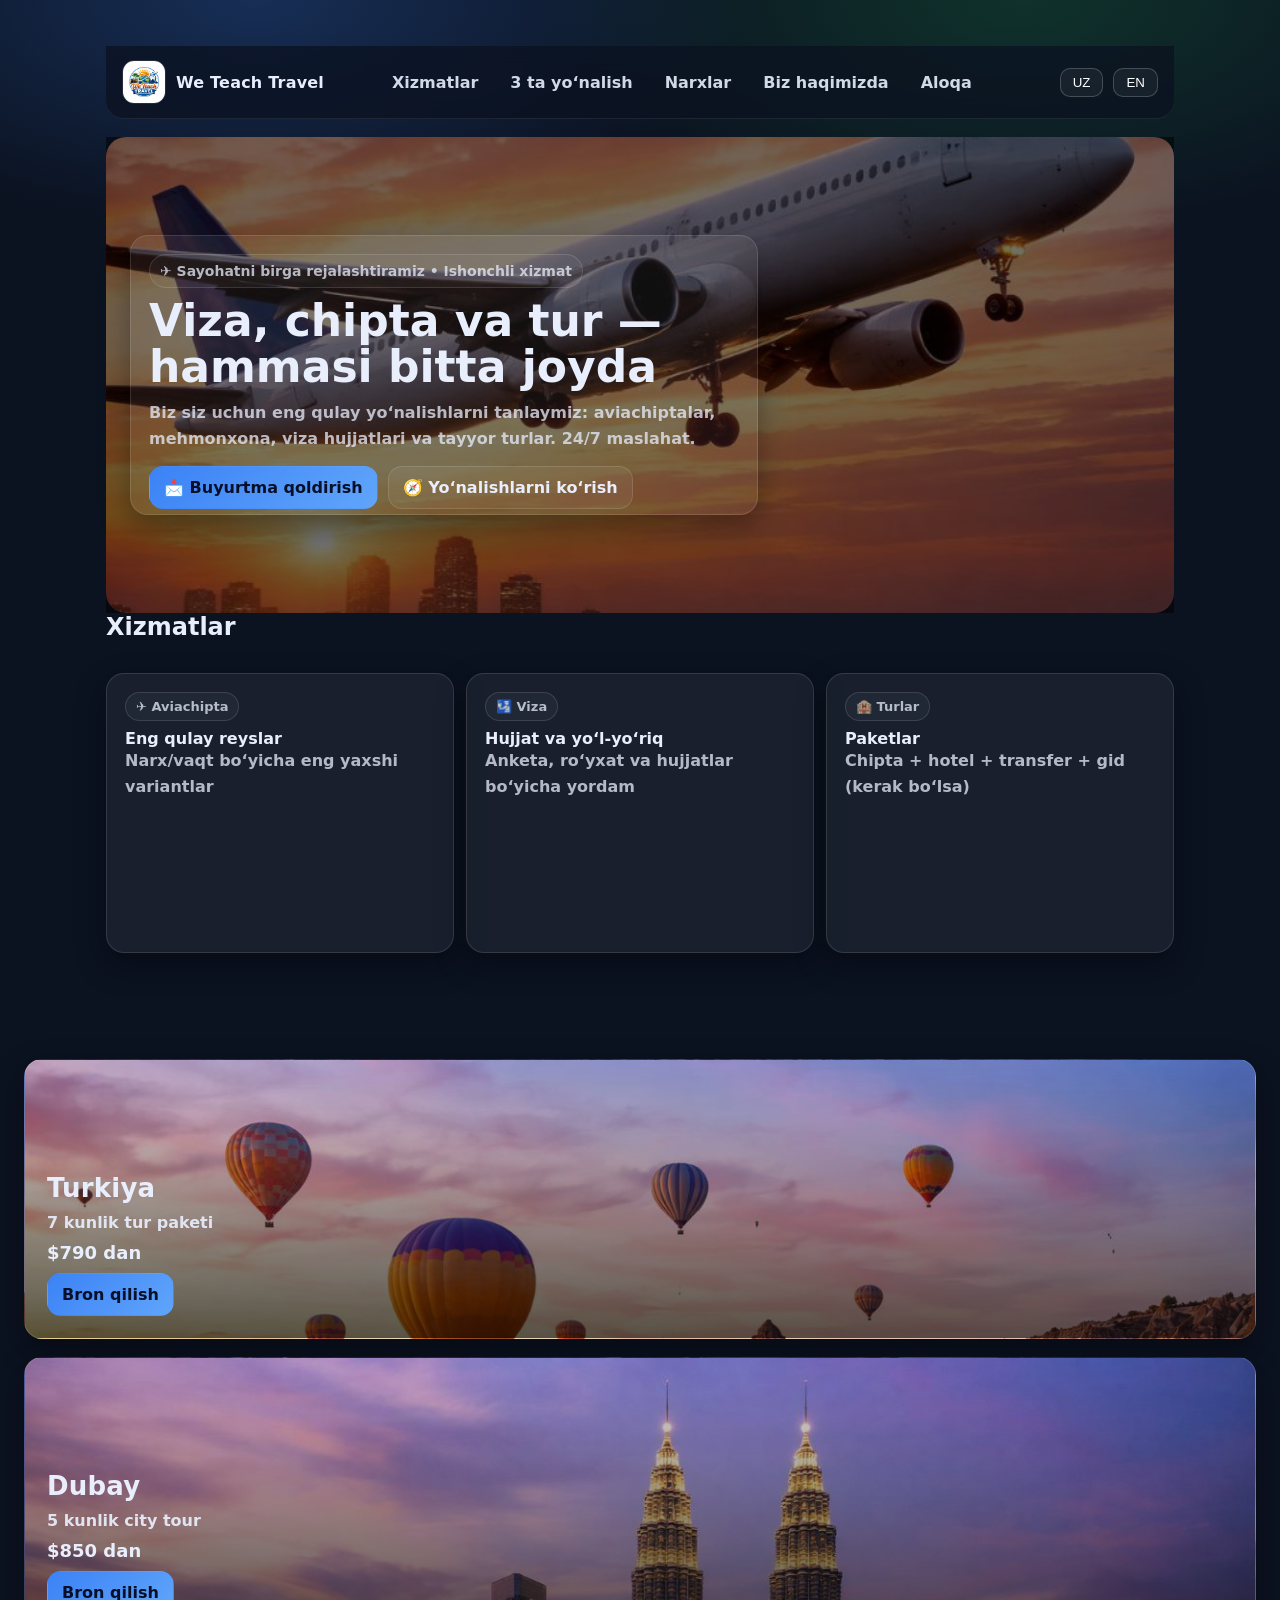
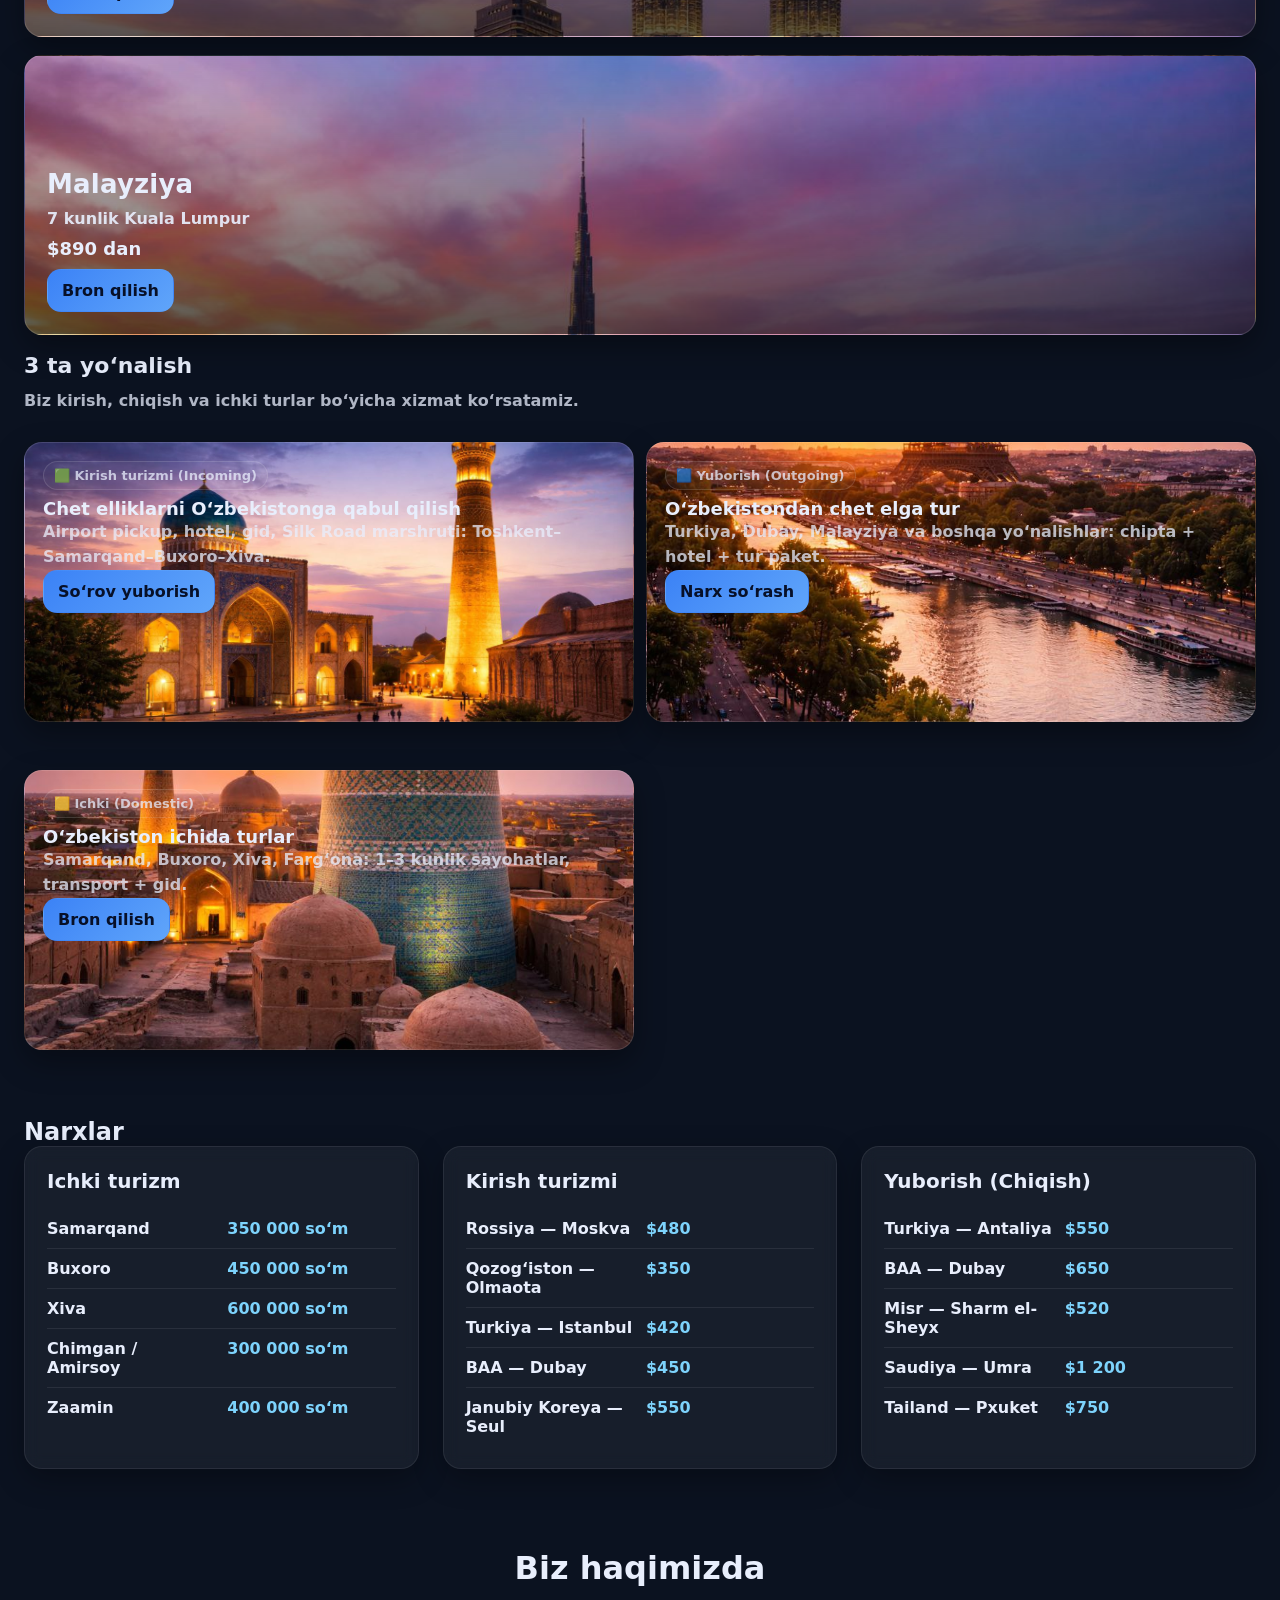
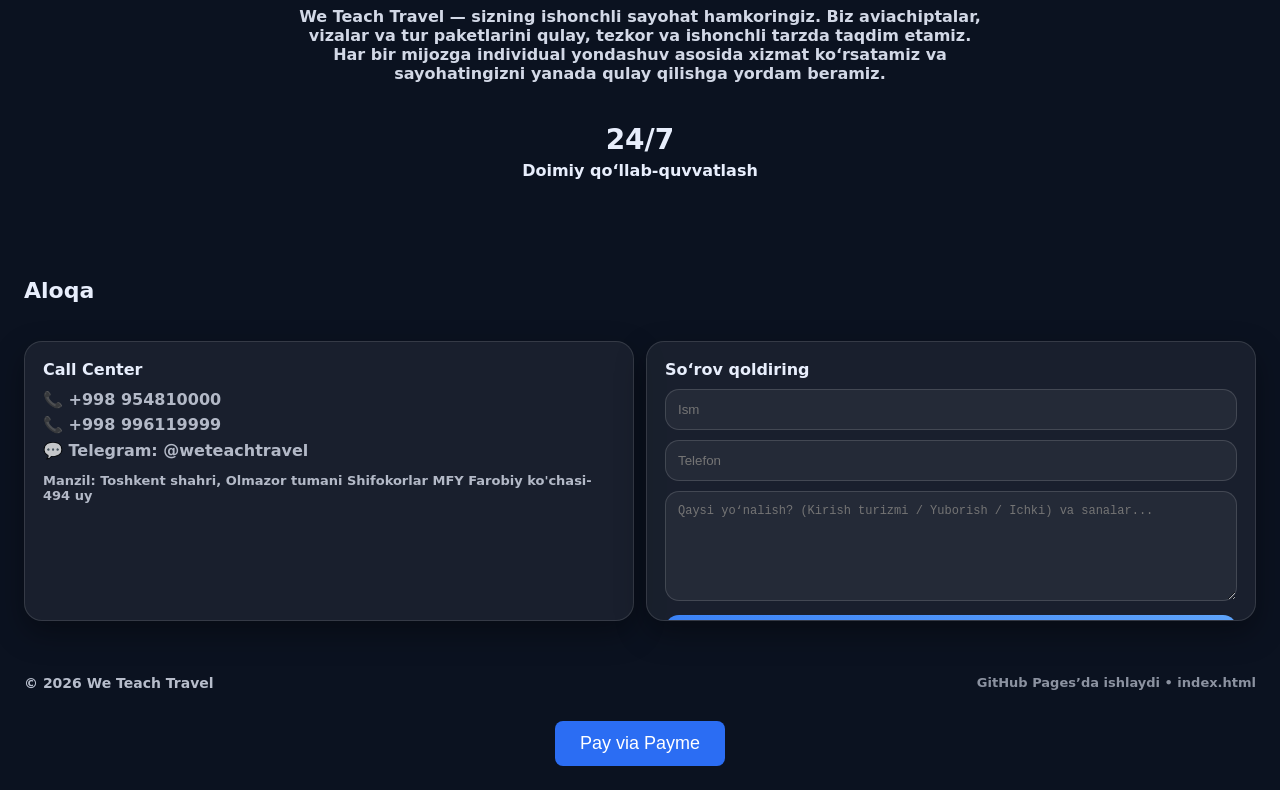
==== commit 52eaf294: "Update index.html" ====
--- a/index.html
+++ b/index.html
@@ -584,14 +584,10 @@
   if (enBtn) enBtn.addEventListener("click", () => changeLanguage("en"));
 });
 </script>
-<div class="tour">
-  <span>Rossiya — Moskva</span>
-  <span>$480</span>
-
-  <a href="https://my.click.uz/services/pay?service_id=12345&amount=480" target="_blank">
-  <button style="padding:10px 20px; font-size:16px; background:#00b894; color:white; border:none; border-radius:6px;">
-  To‘lash
-  </button>
-  </a>
-
-</div>
+<div style="text-align:center; margin-top:30px;">
+<a href="https://payme.uz/pay?amount=100000" target="_blank">
+<button style="padding:12px 25px; font-size:18px; background:#2b6df3; color:white; border:none; border-radius:8px; cursor:pointer;">
+Pay via Payme
+</button>
+</a>
+</div>
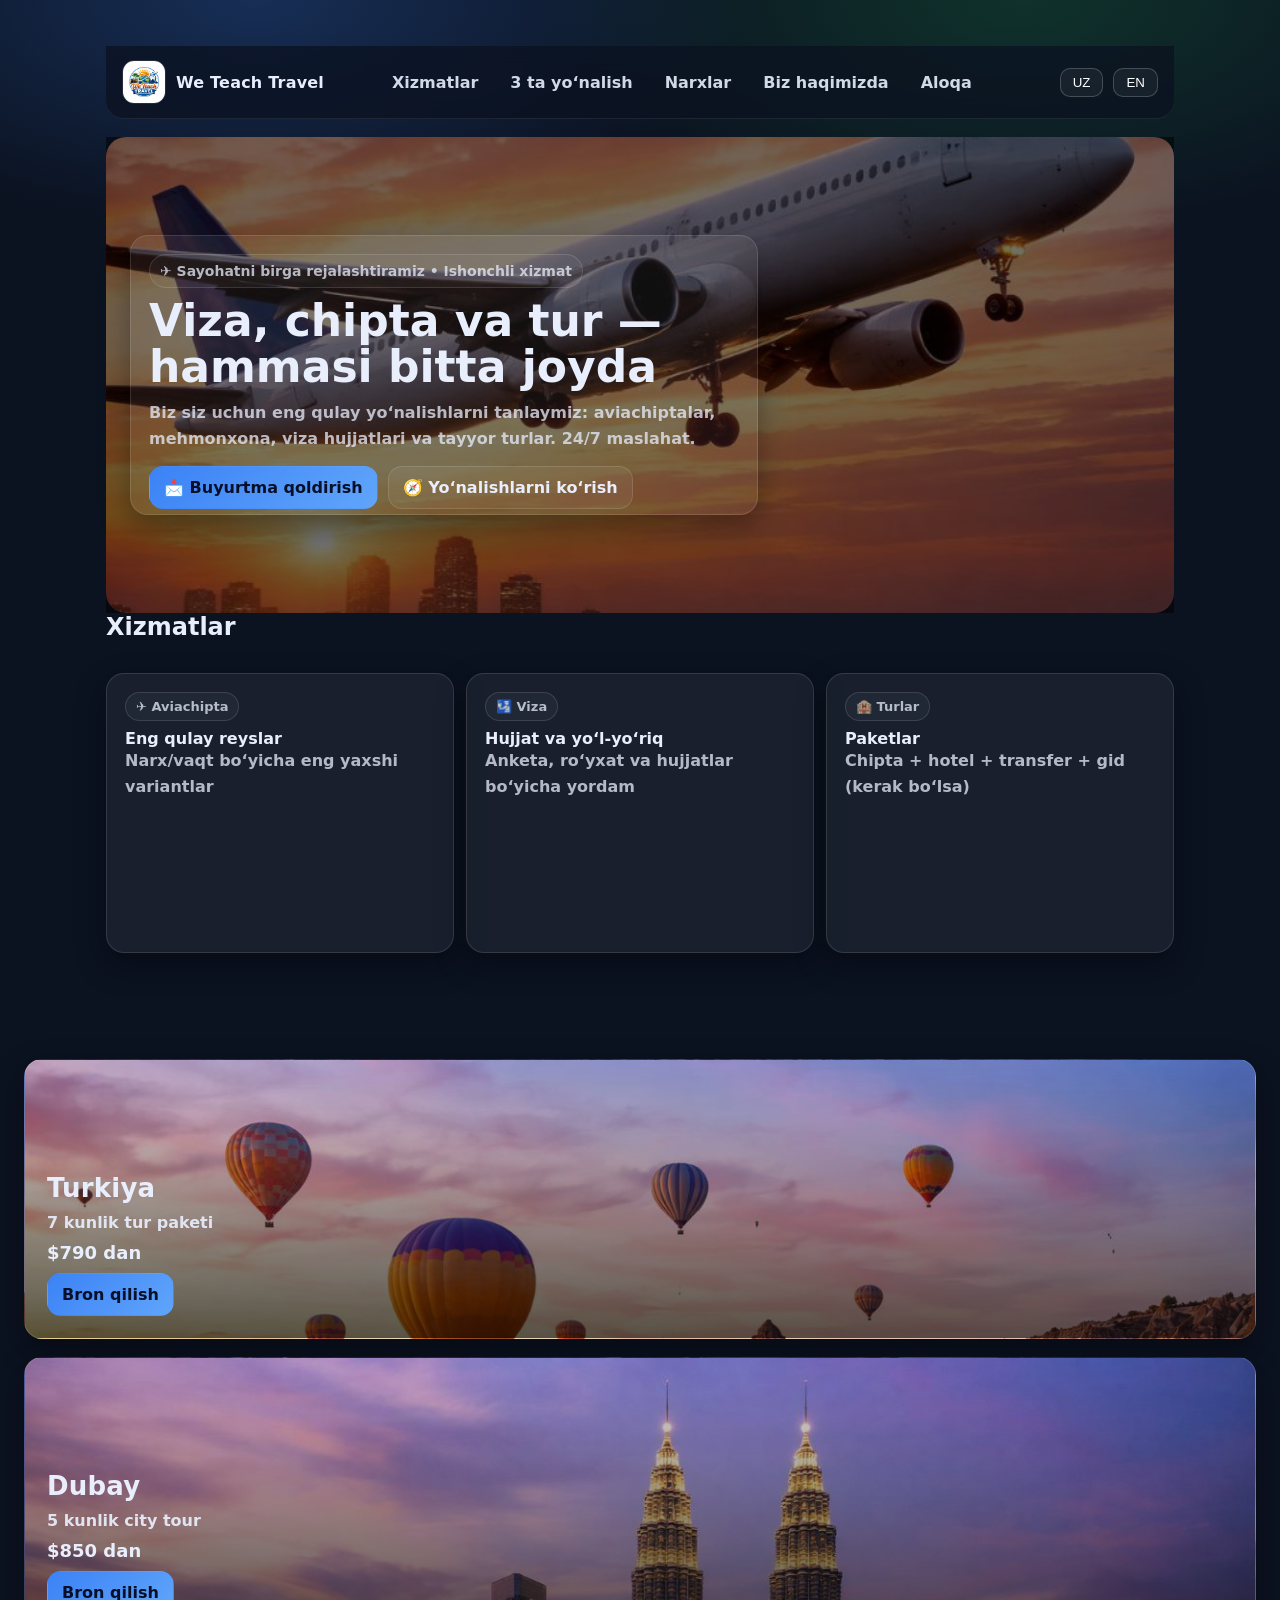
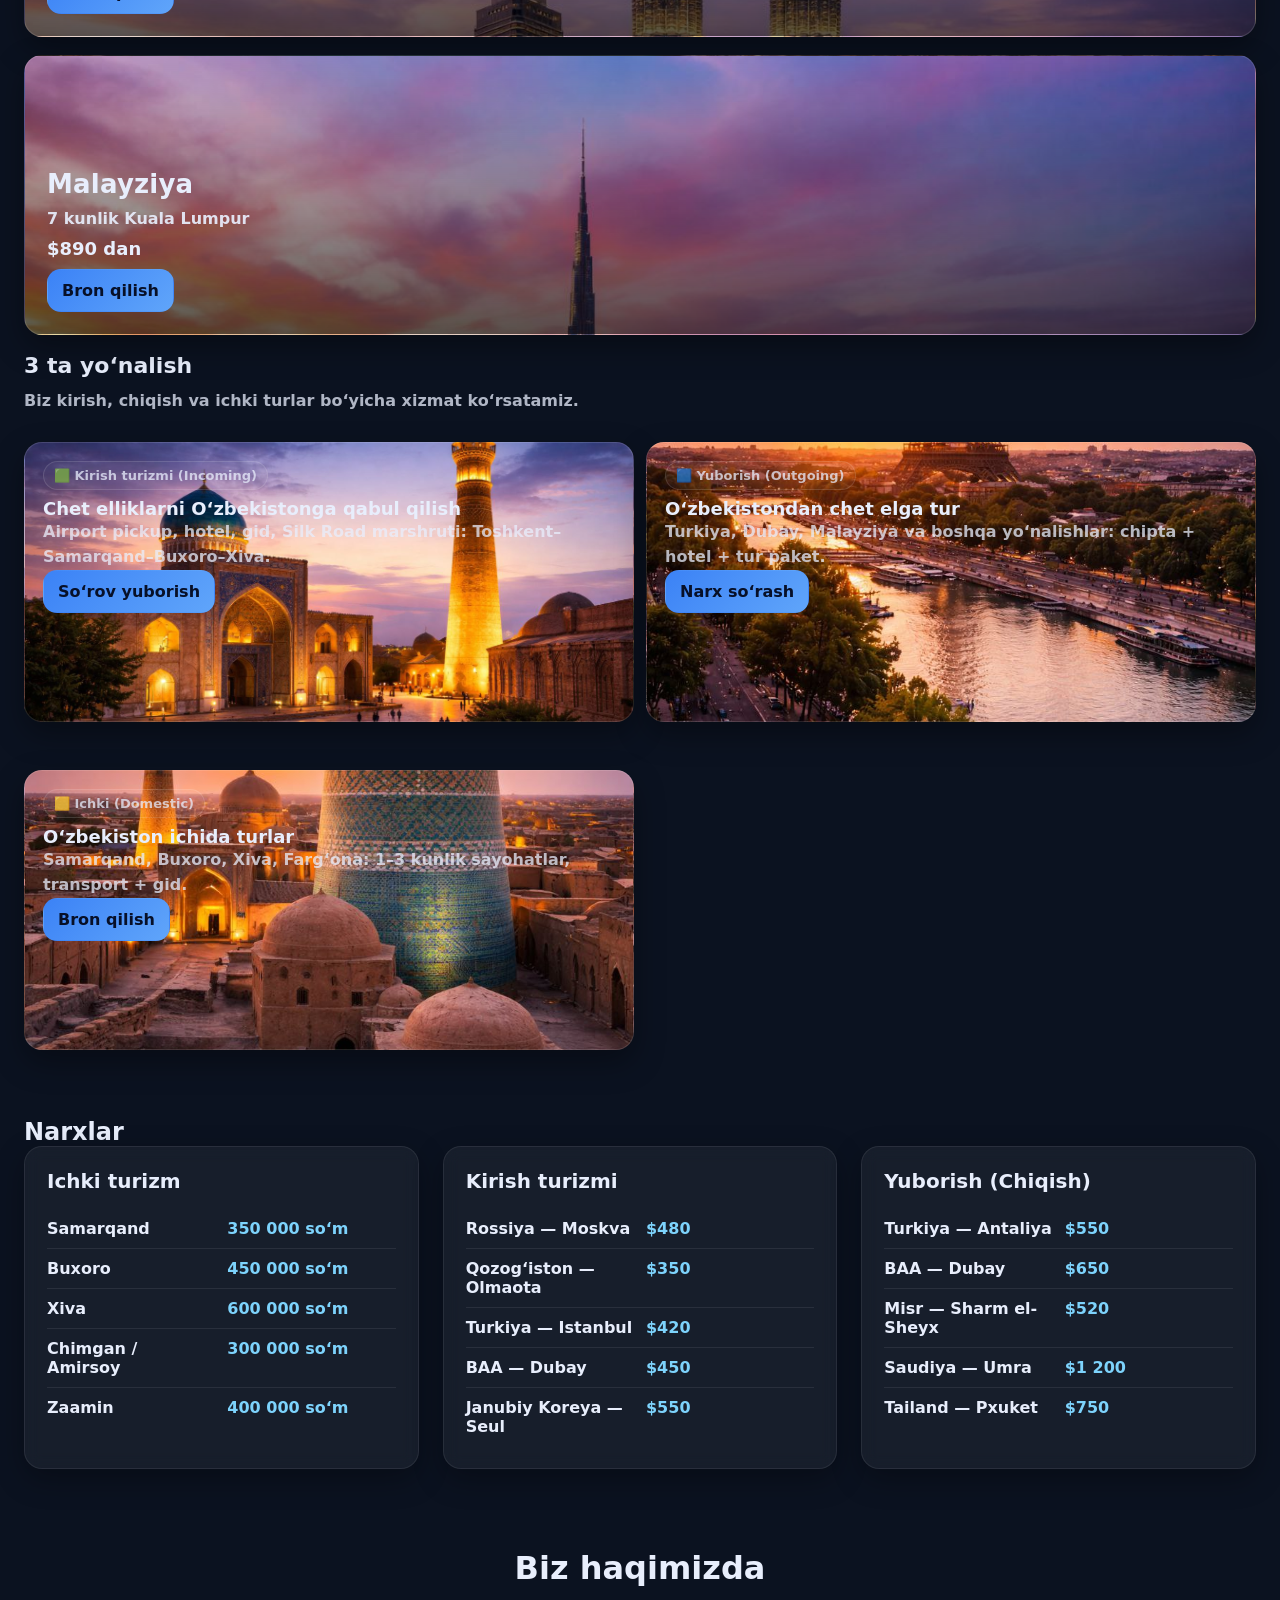
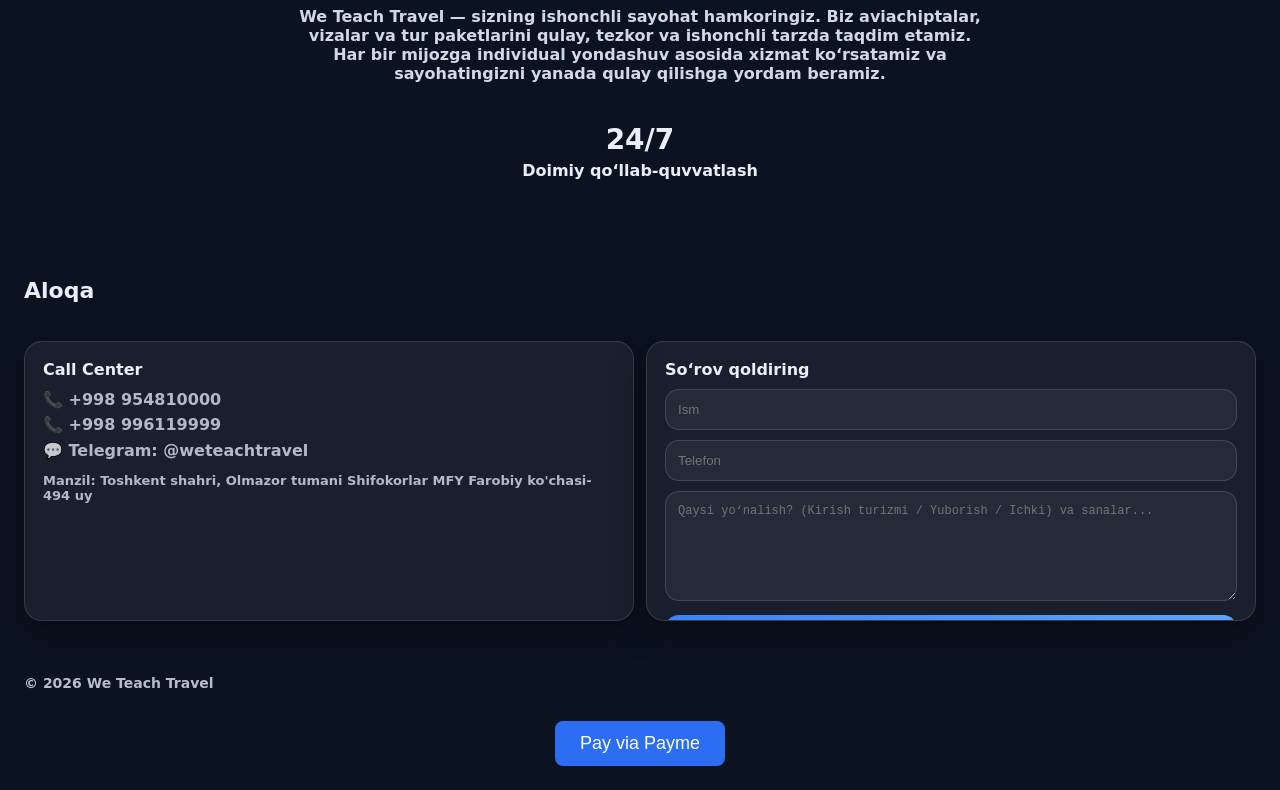
==== commit d299cf00: "Update index.html" ====
--- a/index.html
+++ b/index.html
@@ -443,7 +443,7 @@
 
 <footer>
   <div>© <span id="y"></span> We Teach Travel</div>
-  <div class="small">GitHub Pages’da ishlaydi • index.html</div>
+ 
 </footer>
 
 </div>
--- a/style.css
+++ b/style.css
@@ -390,3 +390,24 @@
 textarea::placeholder{
   font-size: 12px;
 }
+.pay-section{
+  text-align:center;
+  margin-top:40px;
+}
+
+.pay-btn{
+  background: linear-gradient(135deg,#2b6df3,#00c6ff);
+  color:white;
+  border:none;
+  padding:14px 32px;
+  font-size:18px;
+  border-radius:30px;
+  cursor:pointer;
+  transition:0.3s;
+  box-shadow:0 5px 15px rgba(0,0,0,0.2);
+}
+
+.pay-btn:hover{
+  transform:scale(1.05);
+  box-shadow:0 8px 20px rgba(0,0,0,0.3);
+}
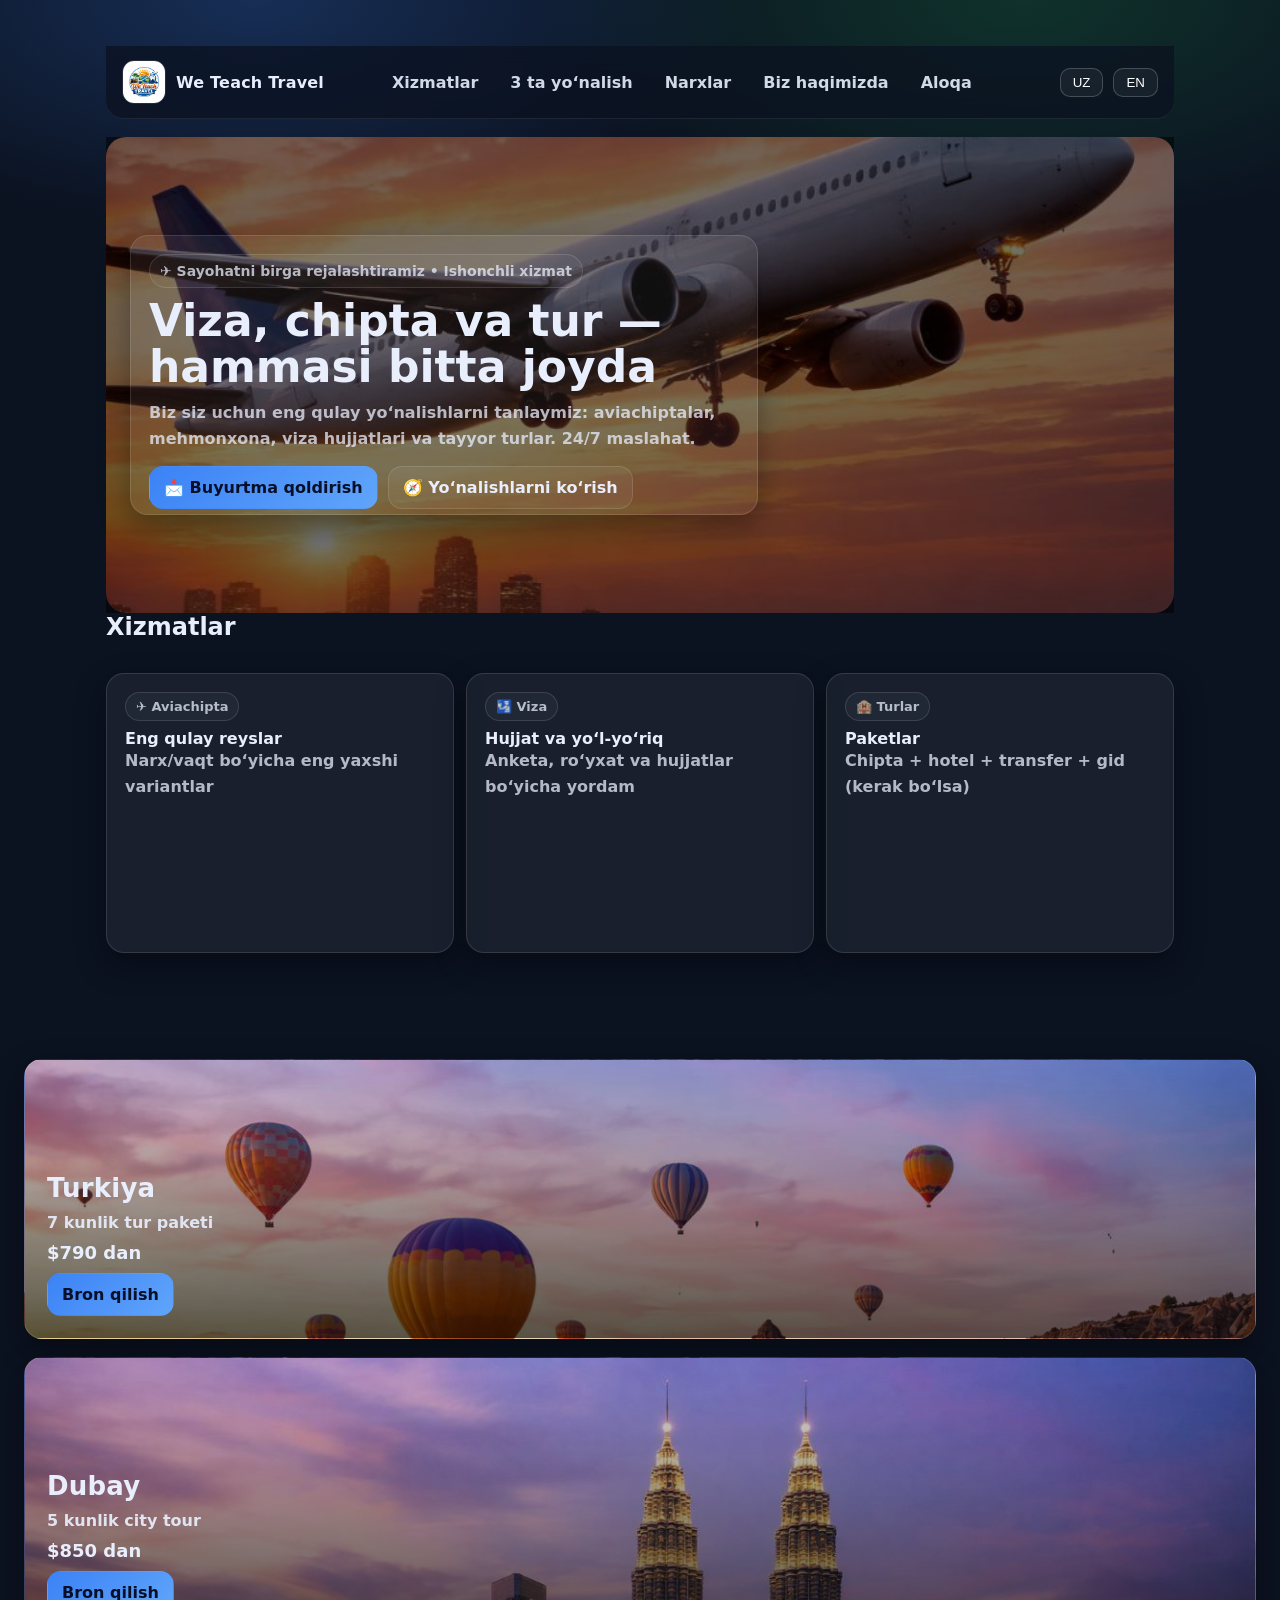
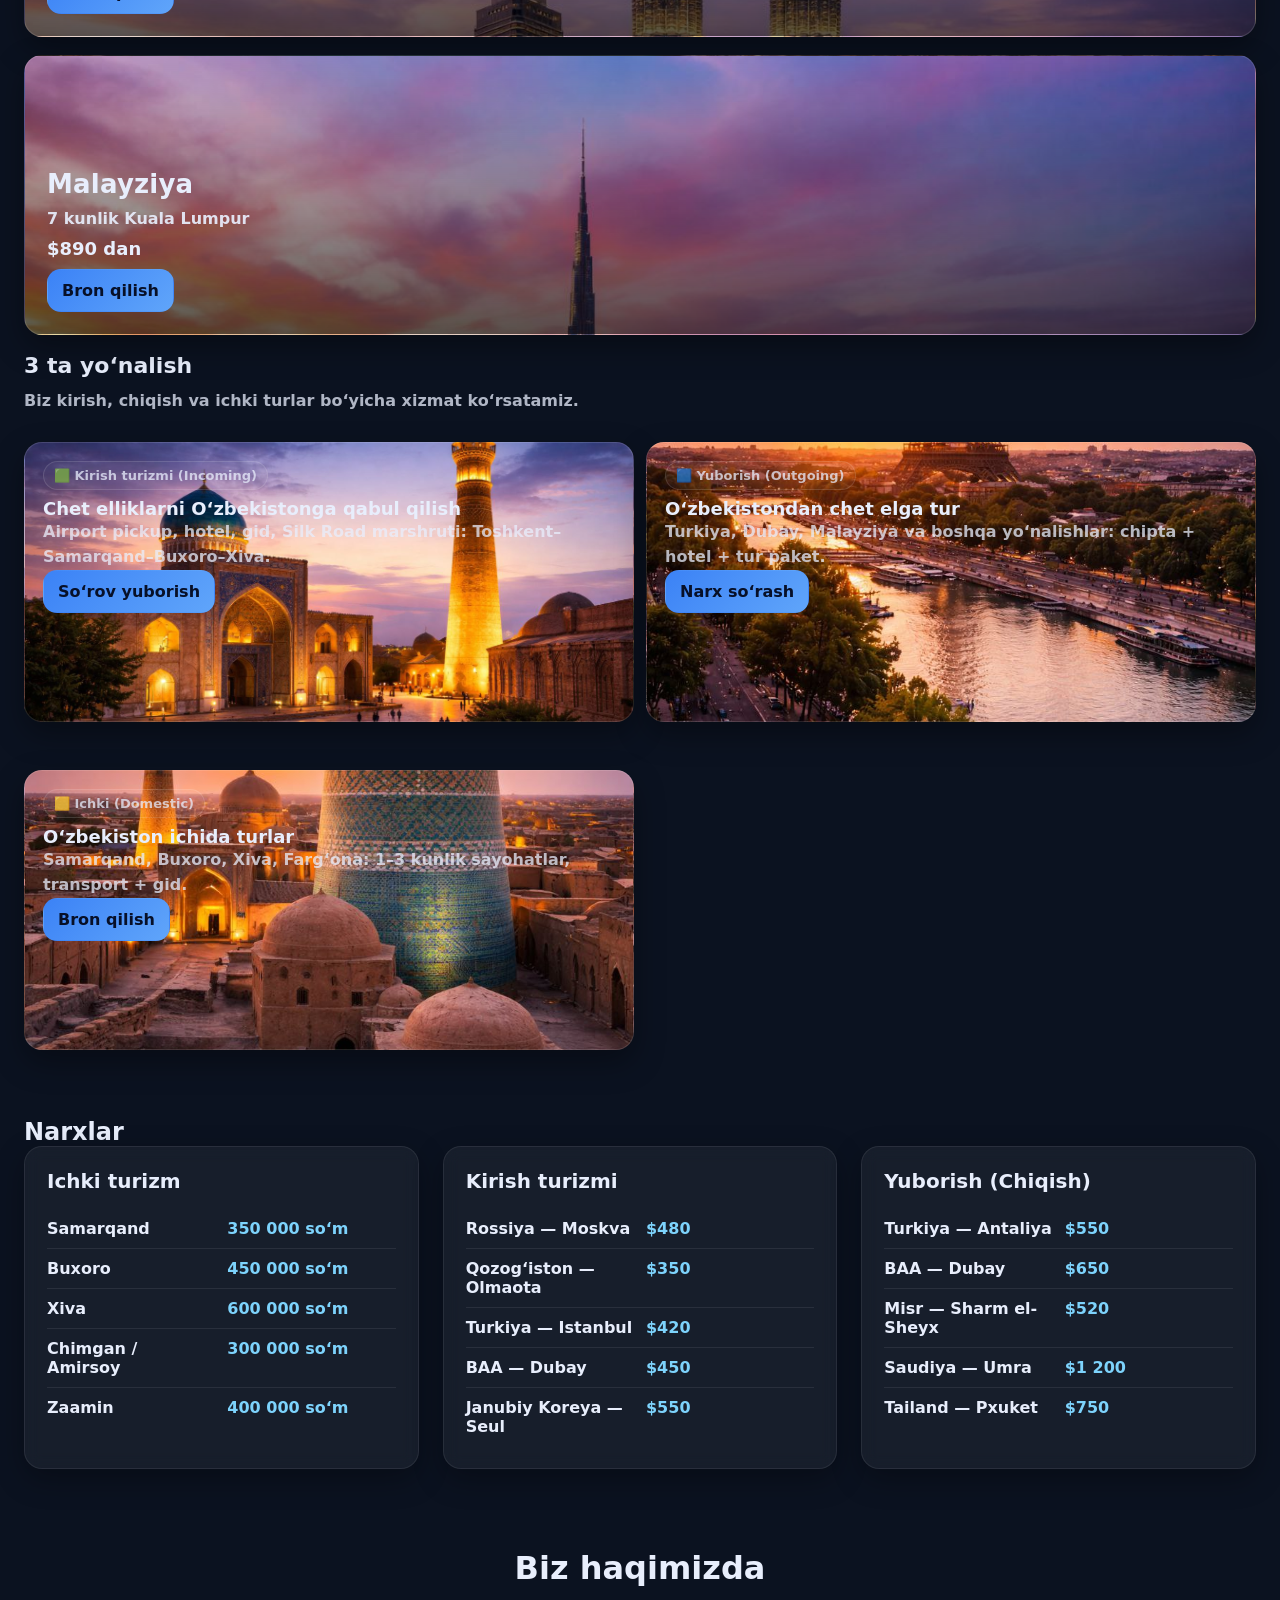
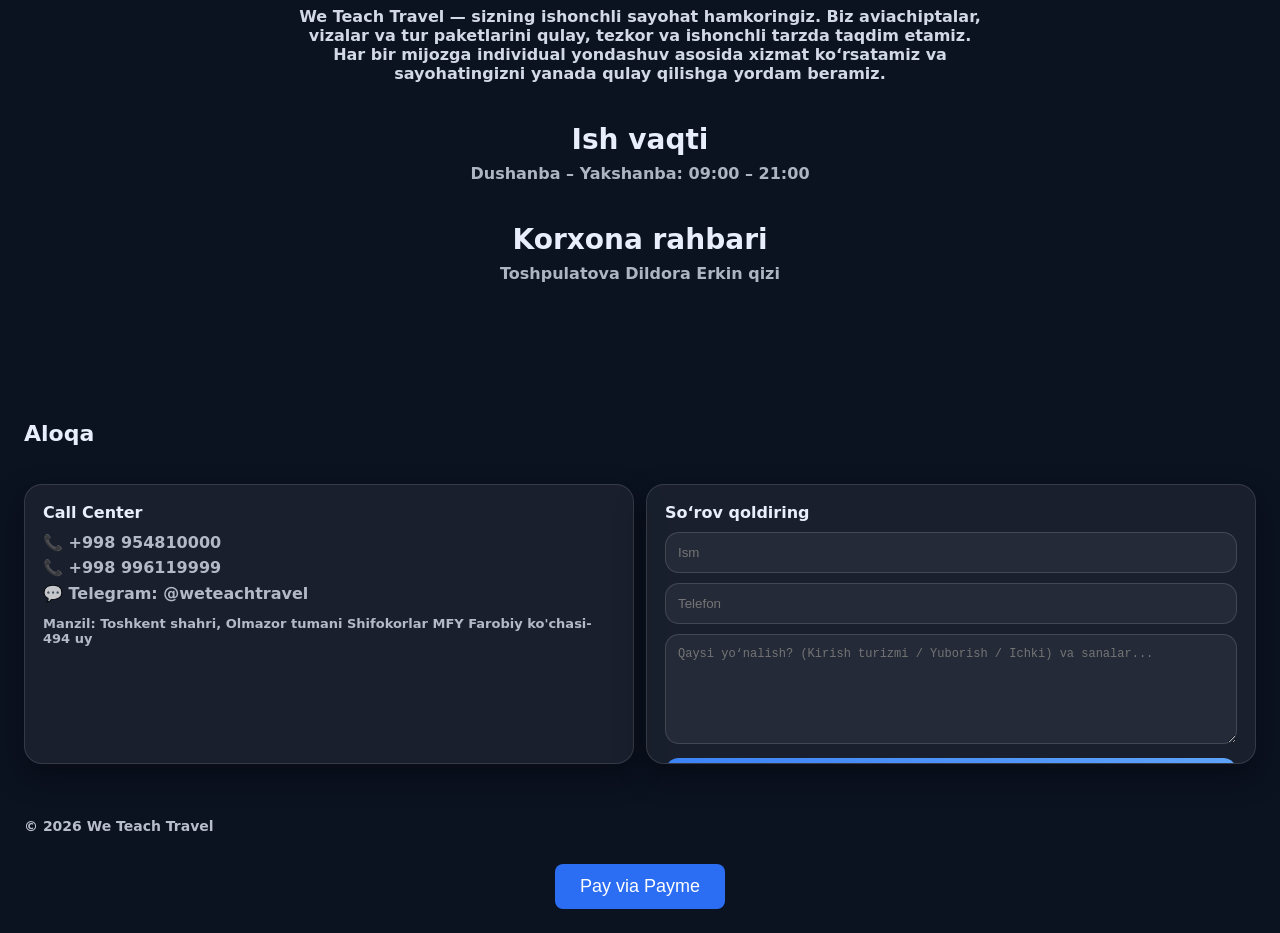
==== commit 837244ed: "Update index.html" ====
--- a/index.html
+++ b/index.html
@@ -388,13 +388,21 @@
   Biz aviachiptalar, vizalar va tur paketlarini qulay, tezkor va ishonchli tarzda taqdim etamiz. 
   Har bir mijozga individual yondashuv asosida xizmat ko‘rsatamiz va sayohatingizni yanada qulay qilishga yordam beramiz.
 </p>
-
-<div class="about-stats">
-  <div>
-    <h3>24/7</h3>
-    <span data-i18n="about_support">Doimiy qo‘llab-quvvatlash</span>
-  </div>
-</div>
+<div style="margin-top: 30px;">
+  <h3 style="font-size: 28px; margin: 0;">Ish vaqti</h3>
+  <p style="margin-top: 8px; color: #bfc7d5;">
+    Dushanba – Yakshanba: 09:00 – 21:00
+  </p>
+</div>
+
+<div style="margin-top: 20px;">
+  <h3 style="font-size: 28px; margin: 0;">Korxona rahbari</h3>
+  <p style="margin-top: 8px; color: #bfc7d5;">
+    Toshpulatova Dildora Erkin qizi
+  </p>
+</div>
+</section>
+
   </div>
 </section>
     </section>
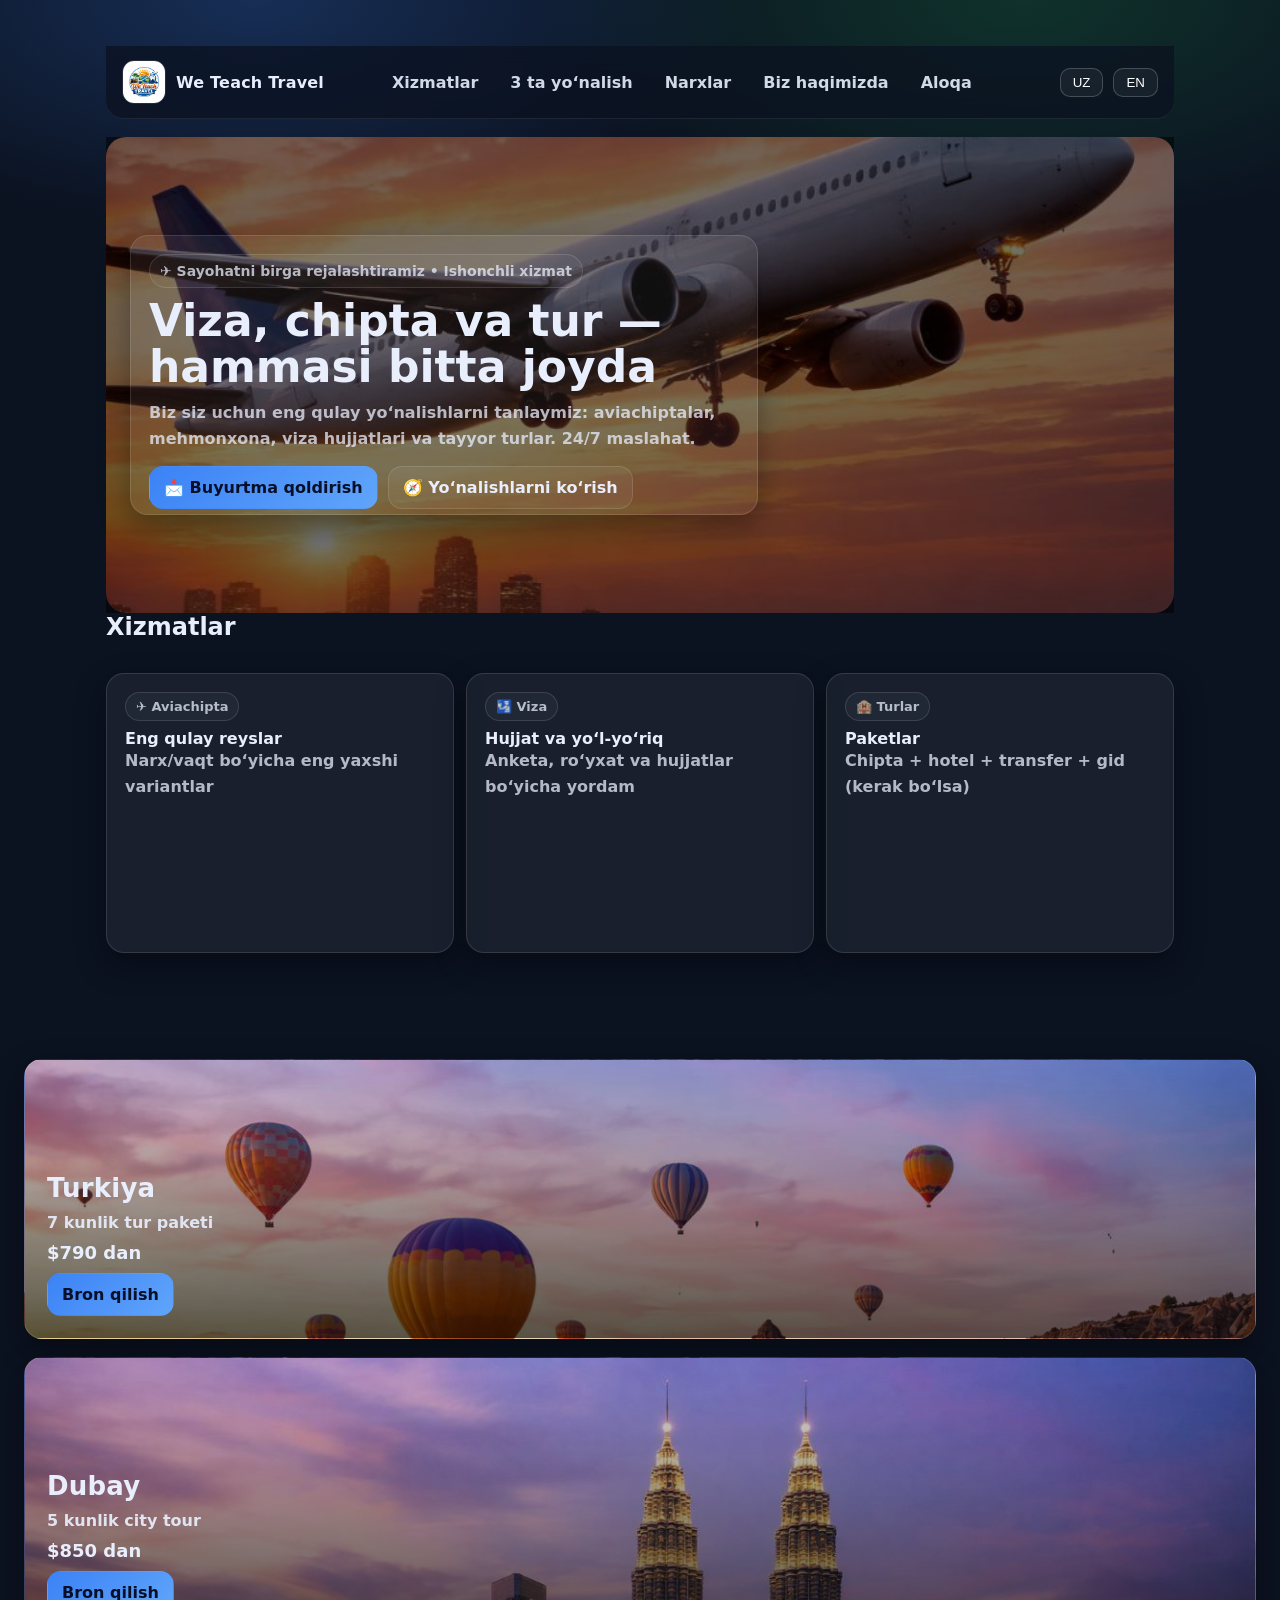
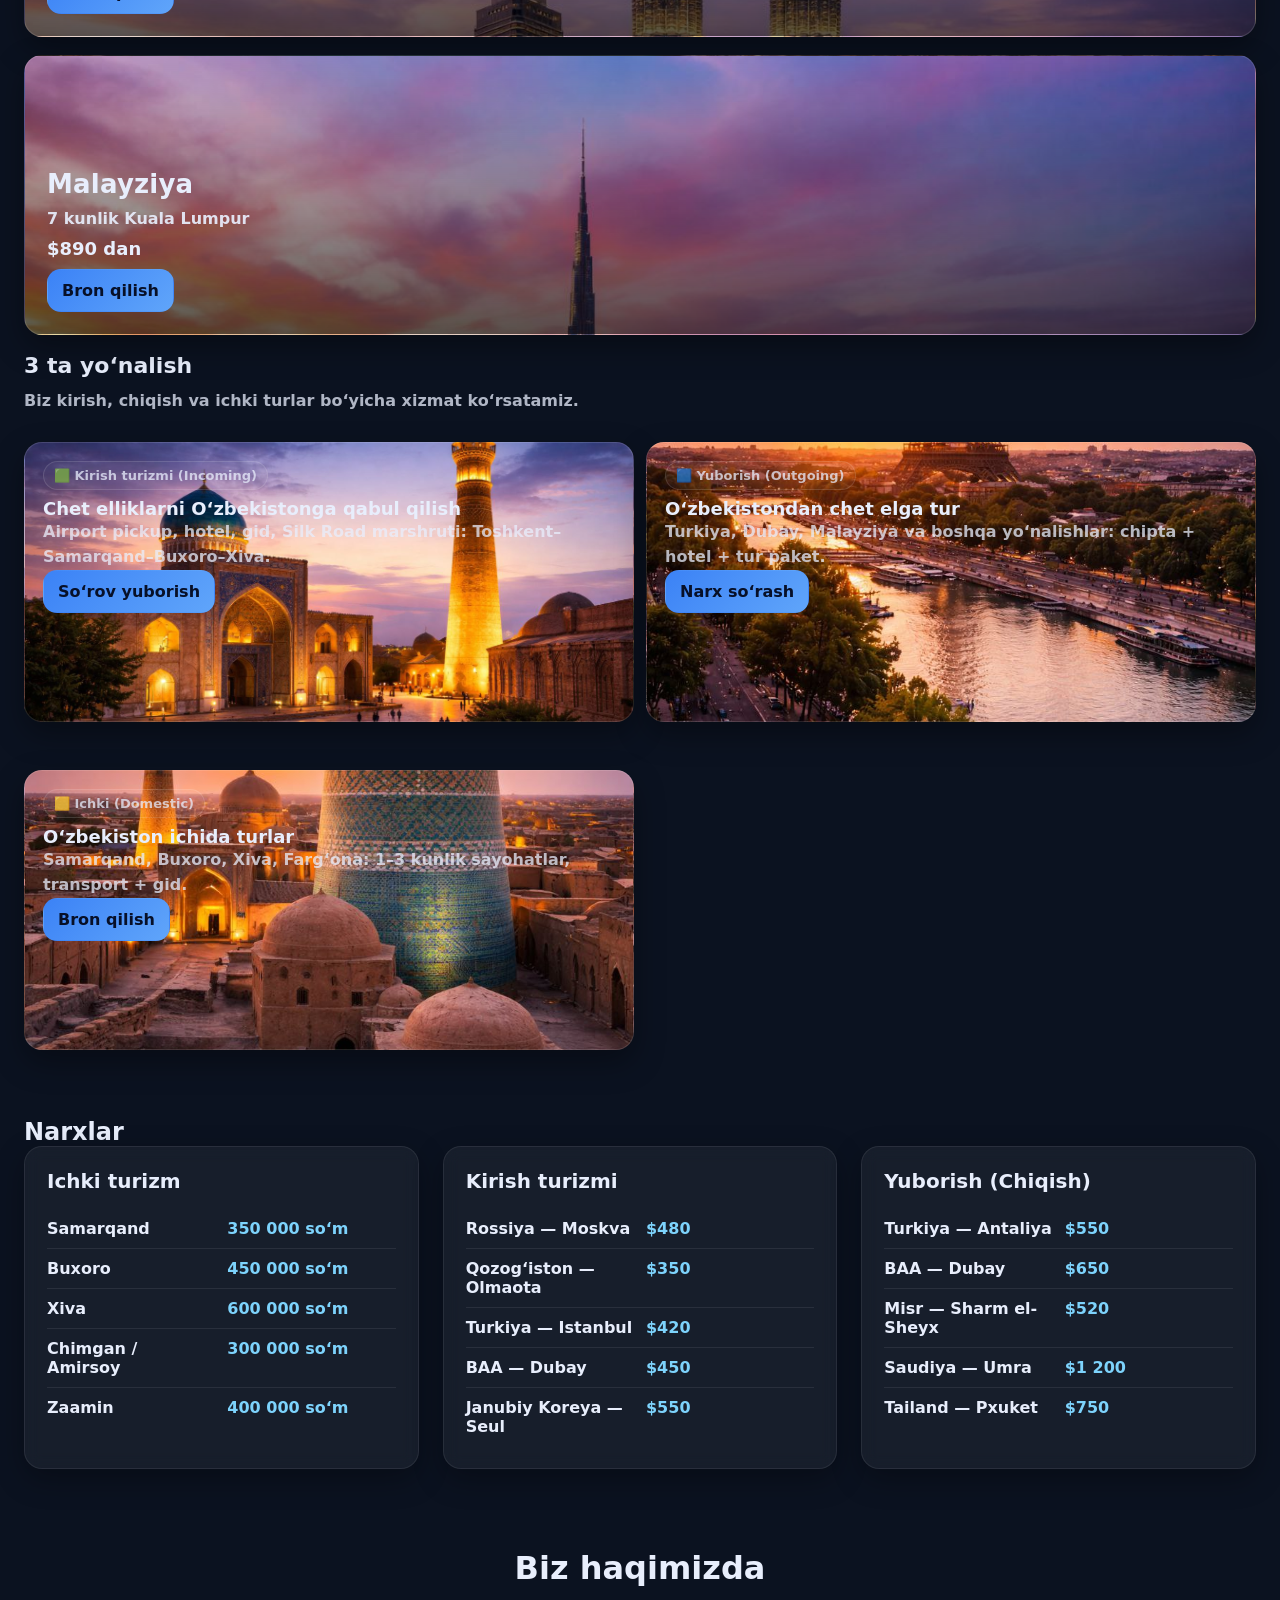
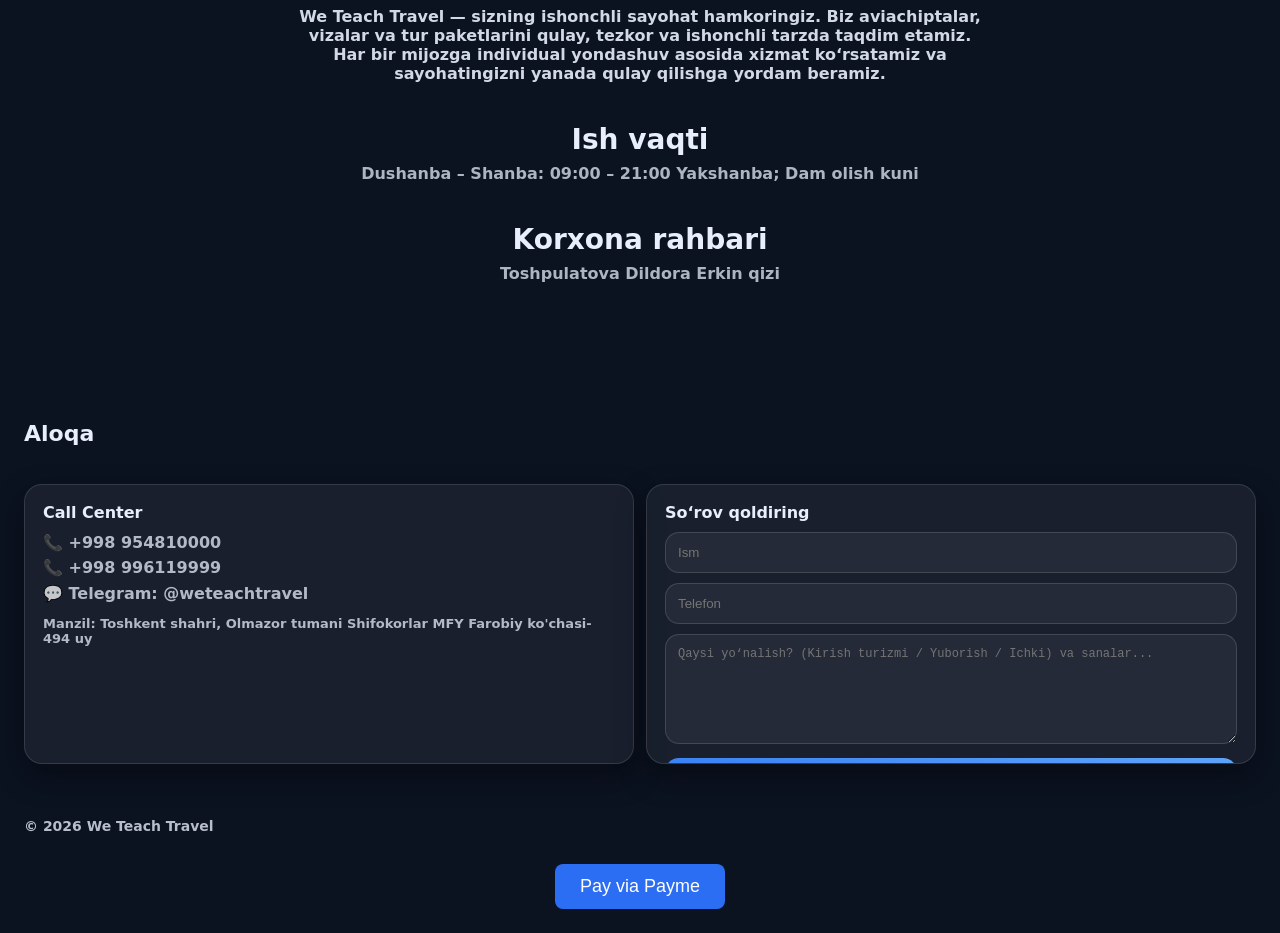
==== commit 3dcfb9d5: "Update index.html" ====
--- a/index.html
+++ b/index.html
@@ -384,14 +384,15 @@
     <h2 data-i18n="about_title">Biz haqimizda</h2>
     
     <p data-i18n="about_text">
-  We Teach Travel — sizning ishonchli sayohat hamkoringiz. 
-  Biz aviachiptalar, vizalar va tur paketlarini qulay, tezkor va ishonchli tarzda taqdim etamiz. 
+  We Teach Travel — sizning ishonchli sayohat hamkoringiz. Biz kirish (inbound), chiqish (outbound) va ichki turizm xizmatlarini professional tarzda tashkil etamiz.
+  Aviachiptalar, vizalar va tur paketlarini qulay, tezkor va ishonchli tarzda taqdim etamiz. 
   Har bir mijozga individual yondashuv asosida xizmat ko‘rsatamiz va sayohatingizni yanada qulay qilishga yordam beramiz.
 </p>
 <div style="margin-top: 30px;">
   <h3 style="font-size: 28px; margin: 0;">Ish vaqti</h3>
   <p style="margin-top: 8px; color: #bfc7d5;">
-    Dushanba – Yakshanba: 09:00 – 21:00
+    Dushanba – Shanba: 09:00 – 21:00
+    Yakshanba; Dam olish kuni
   </p>
 </div>
 
